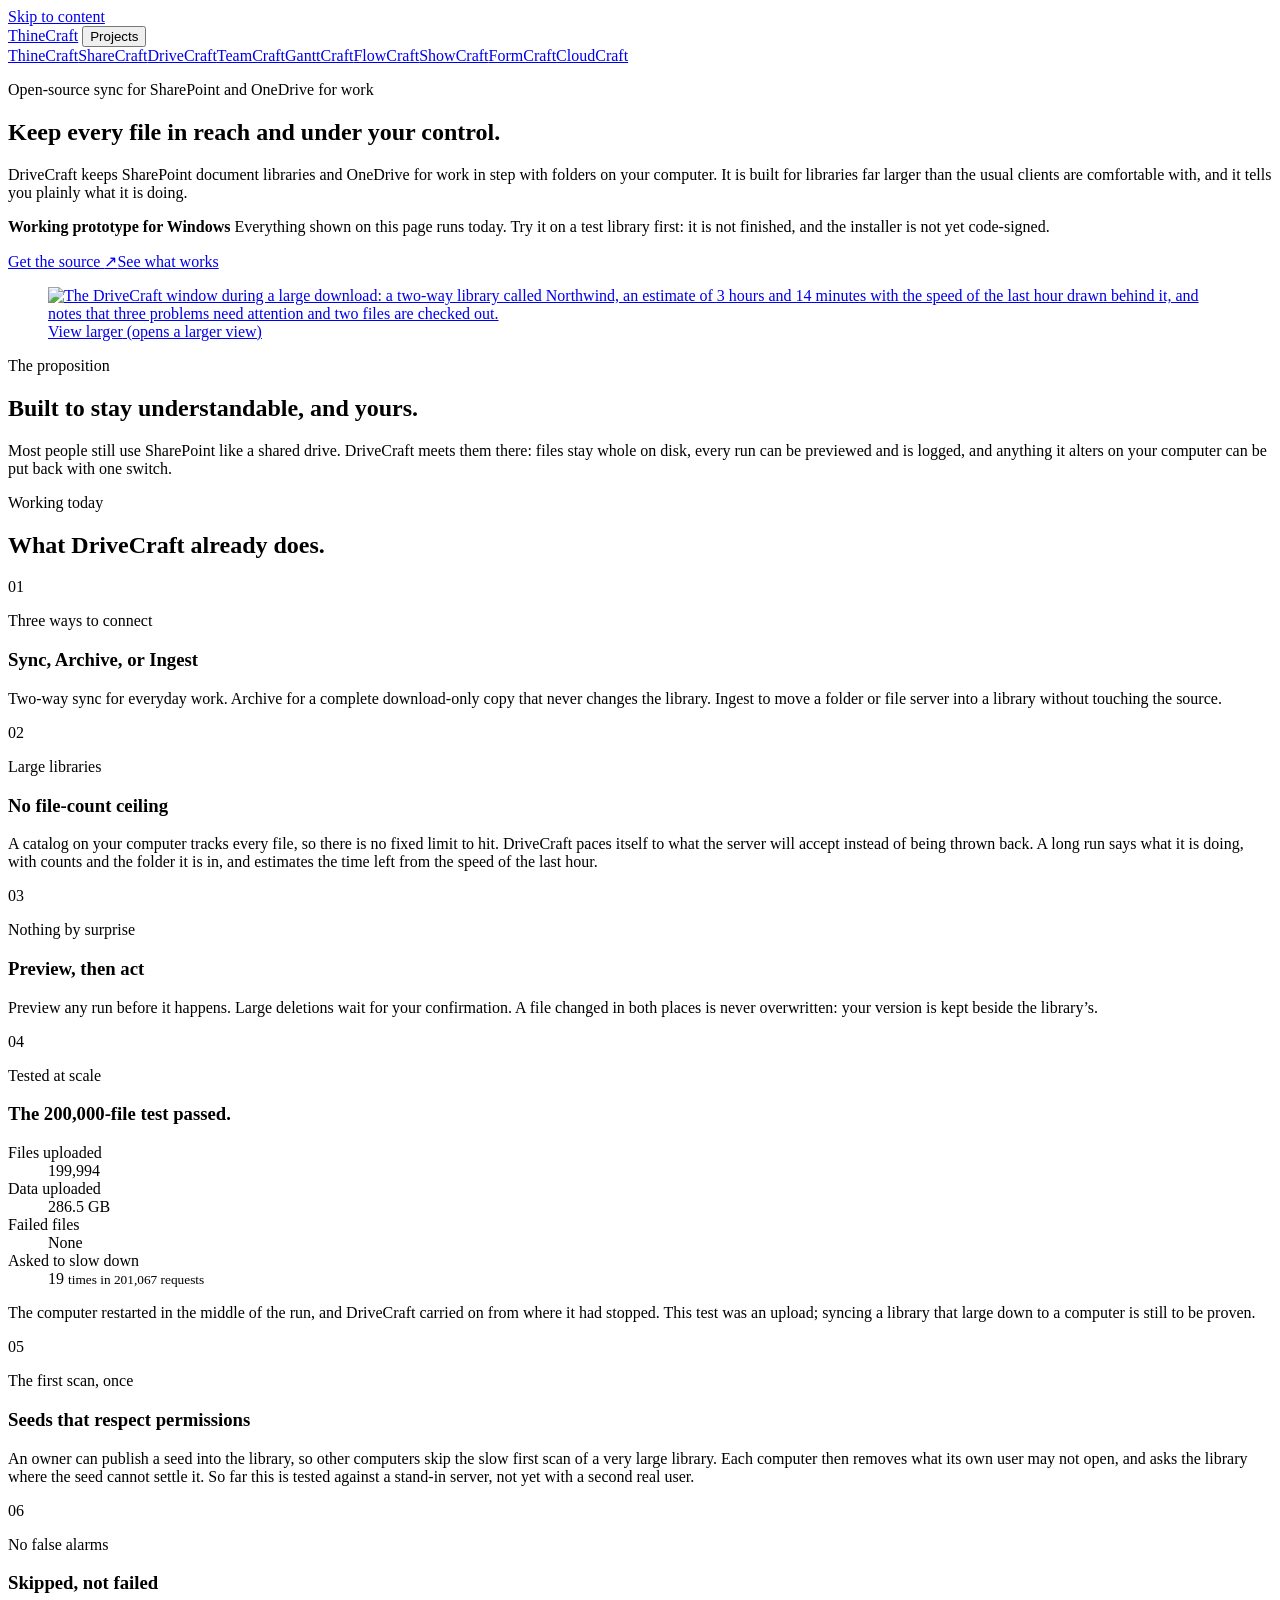
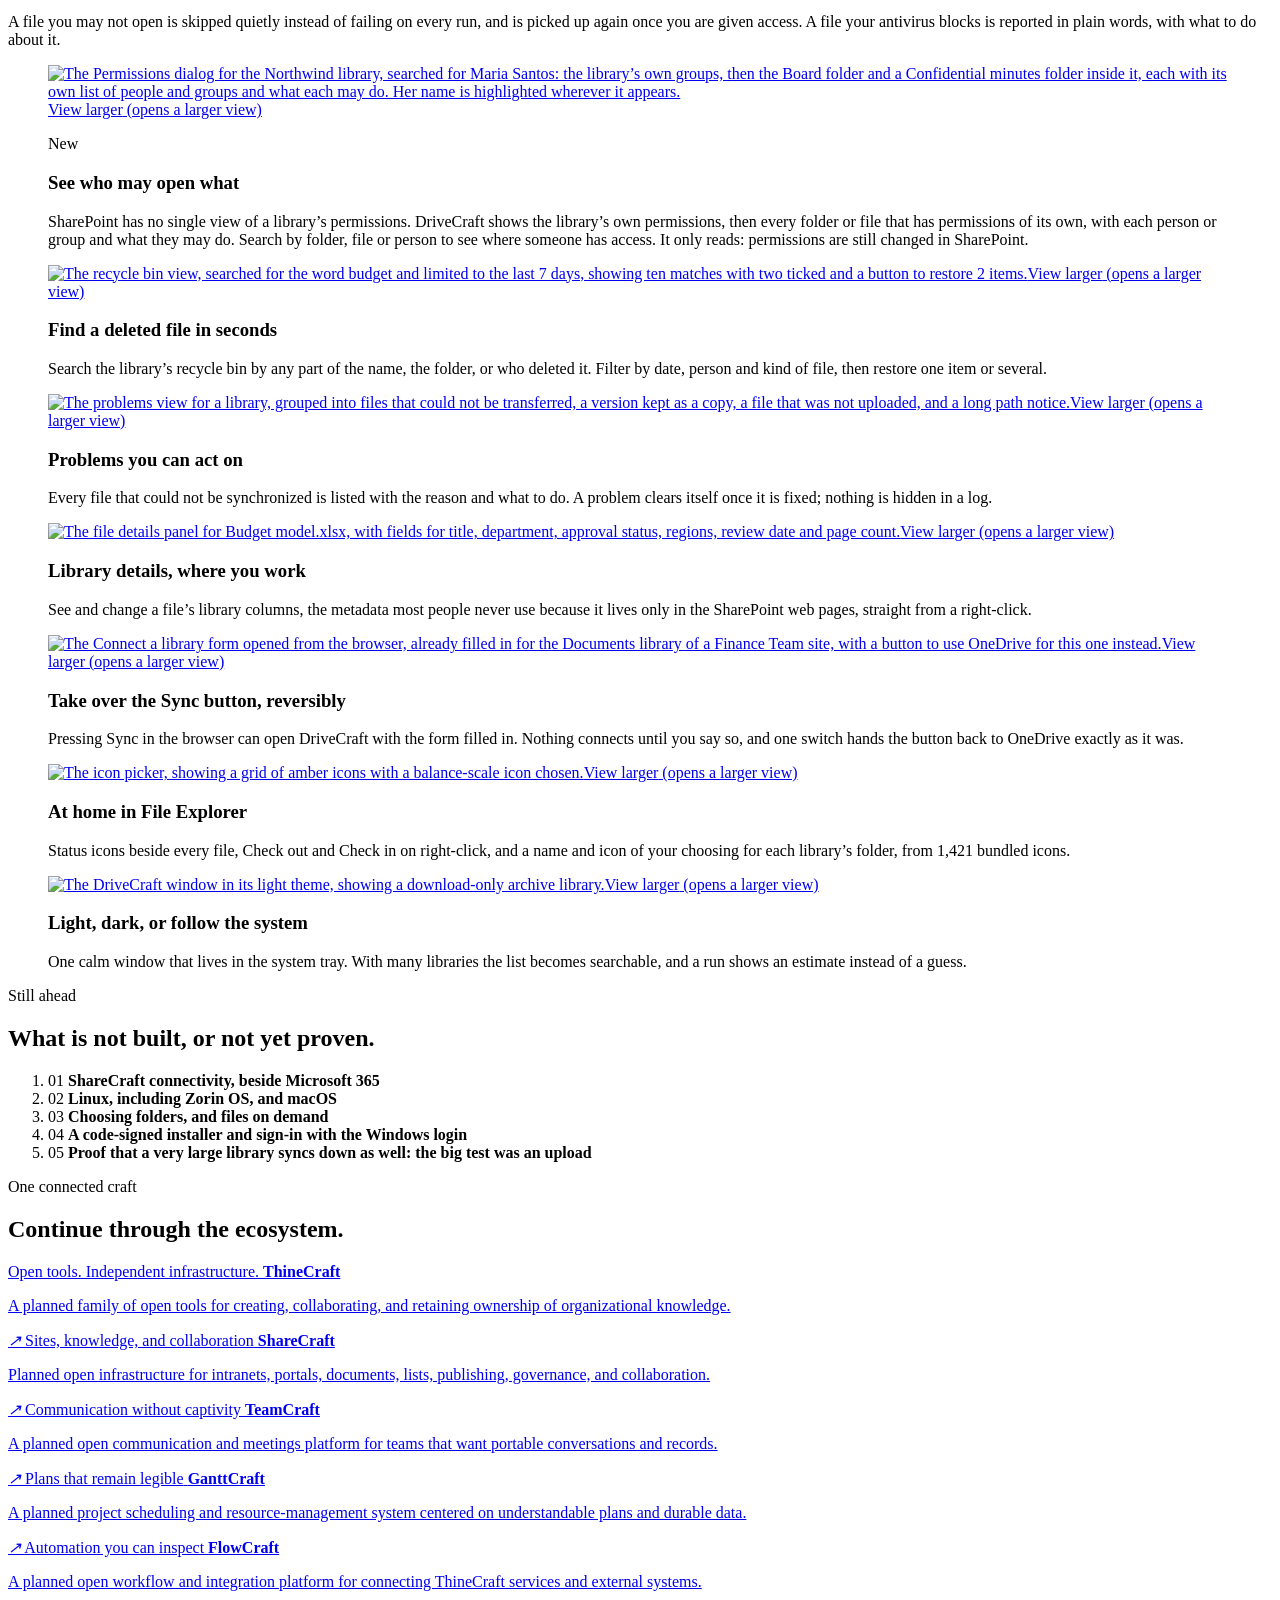
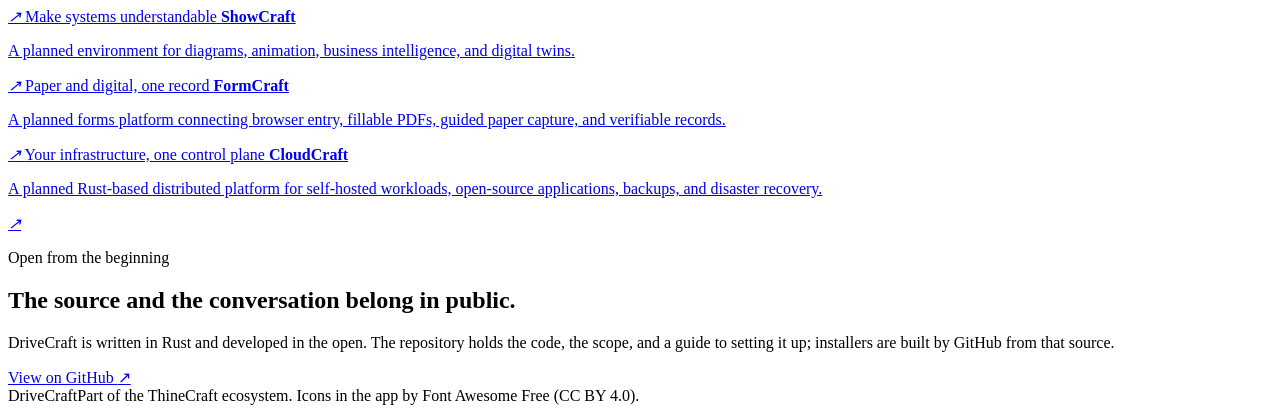
==== docs/index.html @ 74950e46 "Website: current features, the 200,000-file result, and screenshots that open larger - Content broug" ====
<!doctype html>
<html lang="en">
<head>
  <meta charset="utf-8">
  <meta name="viewport" content="width=device-width, initial-scale=1">
  <title>DriveCraft · ThineCraft</title>
  <meta name="description" content="DriveCraft is an open-source sync client for SharePoint and OneDrive for work: two-way sync, download-only archives and one-way uploads, a view of who may open what, and room for very large libraries. A working prototype for Windows.">
  <link rel="canonical" href="https://drive.thinecraft.io/">
  <link rel="stylesheet" href="/styles.css">
  <link rel="icon" href="/favicon.svg" type="image/svg+xml">
  <script src="/site.js" defer></script>
  <script src="/lightbox.js" defer></script>
</head>
<body style="--accent:#79b8ff">
  <a class="skip-link" href="#main">Skip to content</a>
  <header class="site-header">
    <a class="brand" href="https://thinecraft.io">ThineCraft</a>
    <button class="menu-toggle" type="button" aria-expanded="false" aria-controls="project-navigation">Projects</button>
    <nav id="project-navigation" class="project-nav" aria-label="ThineCraft projects" data-open="false"><a href="https://thinecraft.io">ThineCraft</a><a href="https://share.thinecraft.io">ShareCraft</a><a href="https://drive.thinecraft.io" aria-current="page">DriveCraft</a><a href="https://team.thinecraft.io">TeamCraft</a><a href="https://gantt.thinecraft.io">GanttCraft</a><a href="https://flow.thinecraft.io">FlowCraft</a><a href="https://show.thinecraft.io">ShowCraft</a><a href="https://form.thinecraft.io">FormCraft</a><a href="https://cloud.thinecraft.io">CloudCraft</a></nav>
  </header>
  <main id="main">
    <section class="hero hero-with-shot">
      <div class="hero-copy">
        <p class="eyebrow">Open-source sync for SharePoint and OneDrive for work</p>
        <h1>Keep every file in reach and under your control.</h1>
        <p class="lede">DriveCraft keeps SharePoint document libraries and OneDrive for work in step with folders on your computer. It is built for libraries far larger than the usual clients are comfortable with, and it tells you plainly what it is doing.</p>
        <aside class="status" aria-label="Project status">
          <strong>Working prototype for Windows</strong>
          <span>Everything shown on this page runs today. Try it on a test library first: it is not finished, and the installer is not yet code-signed.</span>
        </aside>
        <p class="cta-row"><a class="button" href="https://github.com/ThineCraft/DriveCraft">Get the source <span aria-hidden="true">↗</span></a><a class="button quiet" href="#today">See what works</a></p>
      </div>
      <figure class="hero-shot">
        <a class="zoom" href="/screens/running.png" data-title="A long run, explained as it goes" data-caption="DriveCraft says what it is doing, with counts, and estimates the time left from the speed of the last hour."><img src="/screens/running.png" width="2168" height="1530" alt="The DriveCraft window during a large download: a two-way library called Northwind, an estimate of 3 hours and 14 minutes with the speed of the last hour drawn behind it, and notes that three problems need attention and two files are checked out."><span class="zoom-hint" aria-hidden="true">View larger</span><span class="visually-hidden"> (opens a larger view)</span></a>
      </figure>
    </section>
    <section class="thesis-section section-shell" aria-labelledby="thesis-title">
      <p class="section-kicker">The proposition</p>
      <h2 id="thesis-title">Built to stay understandable, and yours.</h2>
      <p>Most people still use SharePoint like a shared drive. DriveCraft meets them there: files stay whole on disk, every run can be previewed and is logged, and anything it alters on your computer can be put back with one switch.</p>
    </section>
    <section class="capabilities section-shell" id="today" aria-labelledby="capabilities-title">
      <div class="section-heading">
        <p class="section-kicker">Working today</p>
        <h2 id="capabilities-title">What DriveCraft already does.</h2>
      </div>
      <div class="feature-grid"><article class="feature-card">
    <span class="feature-index">01</span>
    <p class="feature-label">Three ways to connect</p>
    <h3>Sync, Archive, or Ingest</h3>
    <p>Two-way sync for everyday work. Archive for a complete download-only copy that never changes the library. Ingest to move a folder or file server into a library without touching the source.</p>
  </article><article class="feature-card">
    <span class="feature-index">02</span>
    <p class="feature-label">Large libraries</p>
    <h3>No file-count ceiling</h3>
    <p>A catalog on your computer tracks every file, so there is no fixed limit to hit. DriveCraft paces itself to what the server will accept instead of being thrown back. A long run says what it is doing, with counts and the folder it is in, and estimates the time left from the speed of the last hour.</p>
  </article><article class="feature-card">
    <span class="feature-index">03</span>
    <p class="feature-label">Nothing by surprise</p>
    <h3>Preview, then act</h3>
    <p>Preview any run before it happens. Large deletions wait for your confirmation. A file changed in both places is never overwritten: your version is kept beside the library’s.</p>
  </article><article class="feature-card proof" aria-labelledby="proof-title">
    <span class="feature-index">04</span>
    <p class="feature-label">Tested at scale</p>
    <h3 id="proof-title">The 200,000-file test passed.</h3>
    <dl class="proof-figures">
      <div><dt>Files uploaded</dt><dd>199,994</dd></div>
      <div><dt>Data uploaded</dt><dd>286.5 GB</dd></div>
      <div><dt>Failed files</dt><dd>None</dd></div>
      <div><dt>Asked to slow down</dt><dd>19 <small>times in 201,067 requests</small></dd></div>
    </dl>
    <p>The computer restarted in the middle of the run, and DriveCraft carried on from where it had stopped. This test was an upload; syncing a library that large down to a computer is still to be proven.</p>
  </article><article class="feature-card">
    <span class="feature-index">05</span>
    <p class="feature-label">The first scan, once</p>
    <h3>Seeds that respect permissions</h3>
    <p>An owner can publish a seed into the library, so other computers skip the slow first scan of a very large library. Each computer then removes what its own user may not open, and asks the library where the seed cannot settle it. So far this is tested against a stand-in server, not yet with a second real user.</p>
  </article><article class="feature-card">
    <span class="feature-index">06</span>
    <p class="feature-label">No false alarms</p>
    <h3>Skipped, not failed</h3>
    <p>A file you may not open is skipped quietly instead of failing on every run, and is picked up again once you are given access. A file your antivirus blocks is reported in plain words, with what to do about it.</p>
  </article></div>

      <div class="shots">
      <figure class="shot lead">
        <a class="zoom" href="/screens/permissions.png"><img src="/screens/permissions.png" width="2168" height="1530" alt="The Permissions dialog for the Northwind library, searched for Maria Santos: the library’s own groups, then the Board folder and a Confidential minutes folder inside it, each with its own list of people and groups and what each may do. Her name is highlighted wherever it appears." loading="lazy"><span class="zoom-hint" aria-hidden="true">View larger</span><span class="visually-hidden"> (opens a larger view)</span></a>
        <figcaption><p class="shot-new">New</p><h3>See who may open what</h3><p>SharePoint has no single view of a library’s permissions. DriveCraft shows the library’s own permissions, then every folder or file that has permissions of its own, with each person or group and what they may do. Search by folder, file or person to see where someone has access. It only reads: permissions are still changed in SharePoint.</p></figcaption>
      </figure>
      <figure class="shot">
        <a class="zoom" href="/screens/recycle-bin.png"><img src="/screens/recycle-bin.png" width="2168" height="1530" alt="The recycle bin view, searched for the word budget and limited to the last 7 days, showing ten matches with two ticked and a button to restore 2 items." loading="lazy"><span class="zoom-hint" aria-hidden="true">View larger</span><span class="visually-hidden"> (opens a larger view)</span></a>
        <figcaption><h3>Find a deleted file in seconds</h3><p>Search the library’s recycle bin by any part of the name, the folder, or who deleted it. Filter by date, person and kind of file, then restore one item or several.</p></figcaption>
      </figure>
      <figure class="shot">
        <a class="zoom" href="/screens/problems.png"><img src="/screens/problems.png" width="2168" height="1530" alt="The problems view for a library, grouped into files that could not be transferred, a version kept as a copy, a file that was not uploaded, and a long path notice." loading="lazy"><span class="zoom-hint" aria-hidden="true">View larger</span><span class="visually-hidden"> (opens a larger view)</span></a>
        <figcaption><h3>Problems you can act on</h3><p>Every file that could not be synchronized is listed with the reason and what to do. A problem clears itself once it is fixed; nothing is hidden in a log.</p></figcaption>
      </figure>
      <figure class="shot">
        <a class="zoom" href="/screens/details.png"><img src="/screens/details.png" width="2168" height="1530" alt="The file details panel for Budget model.xlsx, with fields for title, department, approval status, regions, review date and page count." loading="lazy"><span class="zoom-hint" aria-hidden="true">View larger</span><span class="visually-hidden"> (opens a larger view)</span></a>
        <figcaption><h3>Library details, where you work</h3><p>See and change a file’s library columns, the metadata most people never use because it lives only in the SharePoint web pages, straight from a right-click.</p></figcaption>
      </figure>
      <figure class="shot">
        <a class="zoom" href="/screens/sync-button.png"><img src="/screens/sync-button.png" width="2168" height="1530" alt="The Connect a library form opened from the browser, already filled in for the Documents library of a Finance Team site, with a button to use OneDrive for this one instead." loading="lazy"><span class="zoom-hint" aria-hidden="true">View larger</span><span class="visually-hidden"> (opens a larger view)</span></a>
        <figcaption><h3>Take over the Sync button, reversibly</h3><p>Pressing Sync in the browser can open DriveCraft with the form filled in. Nothing connects until you say so, and one switch hands the button back to OneDrive exactly as it was.</p></figcaption>
      </figure>
      <figure class="shot">
        <a class="zoom" href="/screens/icons.png"><img src="/screens/icons.png" width="2168" height="1530" alt="The icon picker, showing a grid of amber icons with a balance-scale icon chosen." loading="lazy"><span class="zoom-hint" aria-hidden="true">View larger</span><span class="visually-hidden"> (opens a larger view)</span></a>
        <figcaption><h3>At home in File Explorer</h3><p>Status icons beside every file, Check out and Check in on right-click, and a name and icon of your choosing for each library’s folder, from 1,421 bundled icons.</p></figcaption>
      </figure>
      <figure class="shot">
        <a class="zoom" href="/screens/library-light.png"><img src="/screens/library-light.png" width="2168" height="1530" alt="The DriveCraft window in its light theme, showing a download-only archive library." loading="lazy"><span class="zoom-hint" aria-hidden="true">View larger</span><span class="visually-hidden"> (opens a larger view)</span></a>
        <figcaption><h3>Light, dark, or follow the system</h3><p>One calm window that lives in the system tray. With many libraries the list becomes searchable, and a run shows an estimate instead of a guess.</p></figcaption>
      </figure>
      </div>
    </section>
    <section class="sequence-section section-shell" aria-labelledby="sequence-title">
      <div>
        <p class="section-kicker">Still ahead</p>
        <h2 id="sequence-title">What is not built, or not yet proven.</h2>
      </div>
      <ol><li>
    <span>01</span>
    <strong>ShareCraft connectivity, beside Microsoft 365</strong>
  </li><li>
    <span>02</span>
    <strong>Linux, including Zorin OS, and macOS</strong>
  </li><li>
    <span>03</span>
    <strong>Choosing folders, and files on demand</strong>
  </li><li>
    <span>04</span>
    <strong>A code-signed installer and sign-in with the Windows login</strong>
  </li><li>
    <span>05</span>
    <strong>Proof that a very large library syncs down as well: the big test was an upload</strong>
  </li></ol>
    </section>
    <section class="ecosystem section-shell" aria-labelledby="ecosystem-title">
      <div class="section-heading">
        <p class="section-kicker">One connected craft</p>
        <h2 id="ecosystem-title">Continue through the ecosystem.</h2>
      </div>
      <div class="project-grid"><a class="project-card" href="https://thinecraft.io" style="--card-accent:#d9ff6b">
    <span>Open tools. Independent infrastructure.</span>
    <strong>ThineCraft</strong>
    <p>A planned family of open tools for creating, collaborating, and retaining ownership of organizational knowledge.</p>
    <i aria-hidden="true">↗</i>
  </a><a class="project-card" href="https://share.thinecraft.io" style="--card-accent:#69e6c5">
    <span>Sites, knowledge, and collaboration</span>
    <strong>ShareCraft</strong>
    <p>Planned open infrastructure for intranets, portals, documents, lists, publishing, governance, and collaboration.</p>
    <i aria-hidden="true">↗</i>
  </a><a class="project-card" href="https://team.thinecraft.io" style="--card-accent:#b58cff">
    <span>Communication without captivity</span>
    <strong>TeamCraft</strong>
    <p>A planned open communication and meetings platform for teams that want portable conversations and records.</p>
    <i aria-hidden="true">↗</i>
  </a><a class="project-card" href="https://gantt.thinecraft.io" style="--card-accent:#ffb86b">
    <span>Plans that remain legible</span>
    <strong>GanttCraft</strong>
    <p>A planned project scheduling and resource-management system centered on understandable plans and durable data.</p>
    <i aria-hidden="true">↗</i>
  </a><a class="project-card" href="https://flow.thinecraft.io" style="--card-accent:#ff7f96">
    <span>Automation you can inspect</span>
    <strong>FlowCraft</strong>
    <p>A planned open workflow and integration platform for connecting ThineCraft services and external systems.</p>
    <i aria-hidden="true">↗</i>
  </a><a class="project-card" href="https://show.thinecraft.io" style="--card-accent:#64d8ff">
    <span>Make systems understandable</span>
    <strong>ShowCraft</strong>
    <p>A planned environment for diagrams, animation, business intelligence, and digital twins.</p>
    <i aria-hidden="true">↗</i>
  </a><a class="project-card" href="https://form.thinecraft.io" style="--card-accent:#ffd75f">
    <span>Paper and digital, one record</span>
    <strong>FormCraft</strong>
    <p>A planned forms platform connecting browser entry, fillable PDFs, guided paper capture, and verifiable records.</p>
    <i aria-hidden="true">↗</i>
  </a><a class="project-card" href="https://cloud.thinecraft.io" style="--card-accent:#65d7ff">
    <span>Your infrastructure, one control plane</span>
    <strong>CloudCraft</strong>
    <p>A planned Rust-based distributed platform for self-hosted workloads, open-source applications, backups, and disaster recovery.</p>
    <i aria-hidden="true">↗</i>
  </a></div>
    </section>
    <section class="source-cta section-shell">
      <p class="section-kicker">Open from the beginning</p>
      <h2>The source and the conversation belong in public.</h2>
      <p>DriveCraft is written in Rust and developed in the open. The repository holds the code, the scope, and a guide to setting it up; installers are built by GitHub from that source.</p>
      <a href="https://github.com/ThineCraft/DriveCraft">View on GitHub <span aria-hidden="true">↗</span></a>
    </section>
  </main>
  <footer><span>DriveCraft</span><span>Part of the ThineCraft ecosystem. Icons in the app by Font Awesome Free (CC BY 4.0).</span></footer>
</body>
</html>
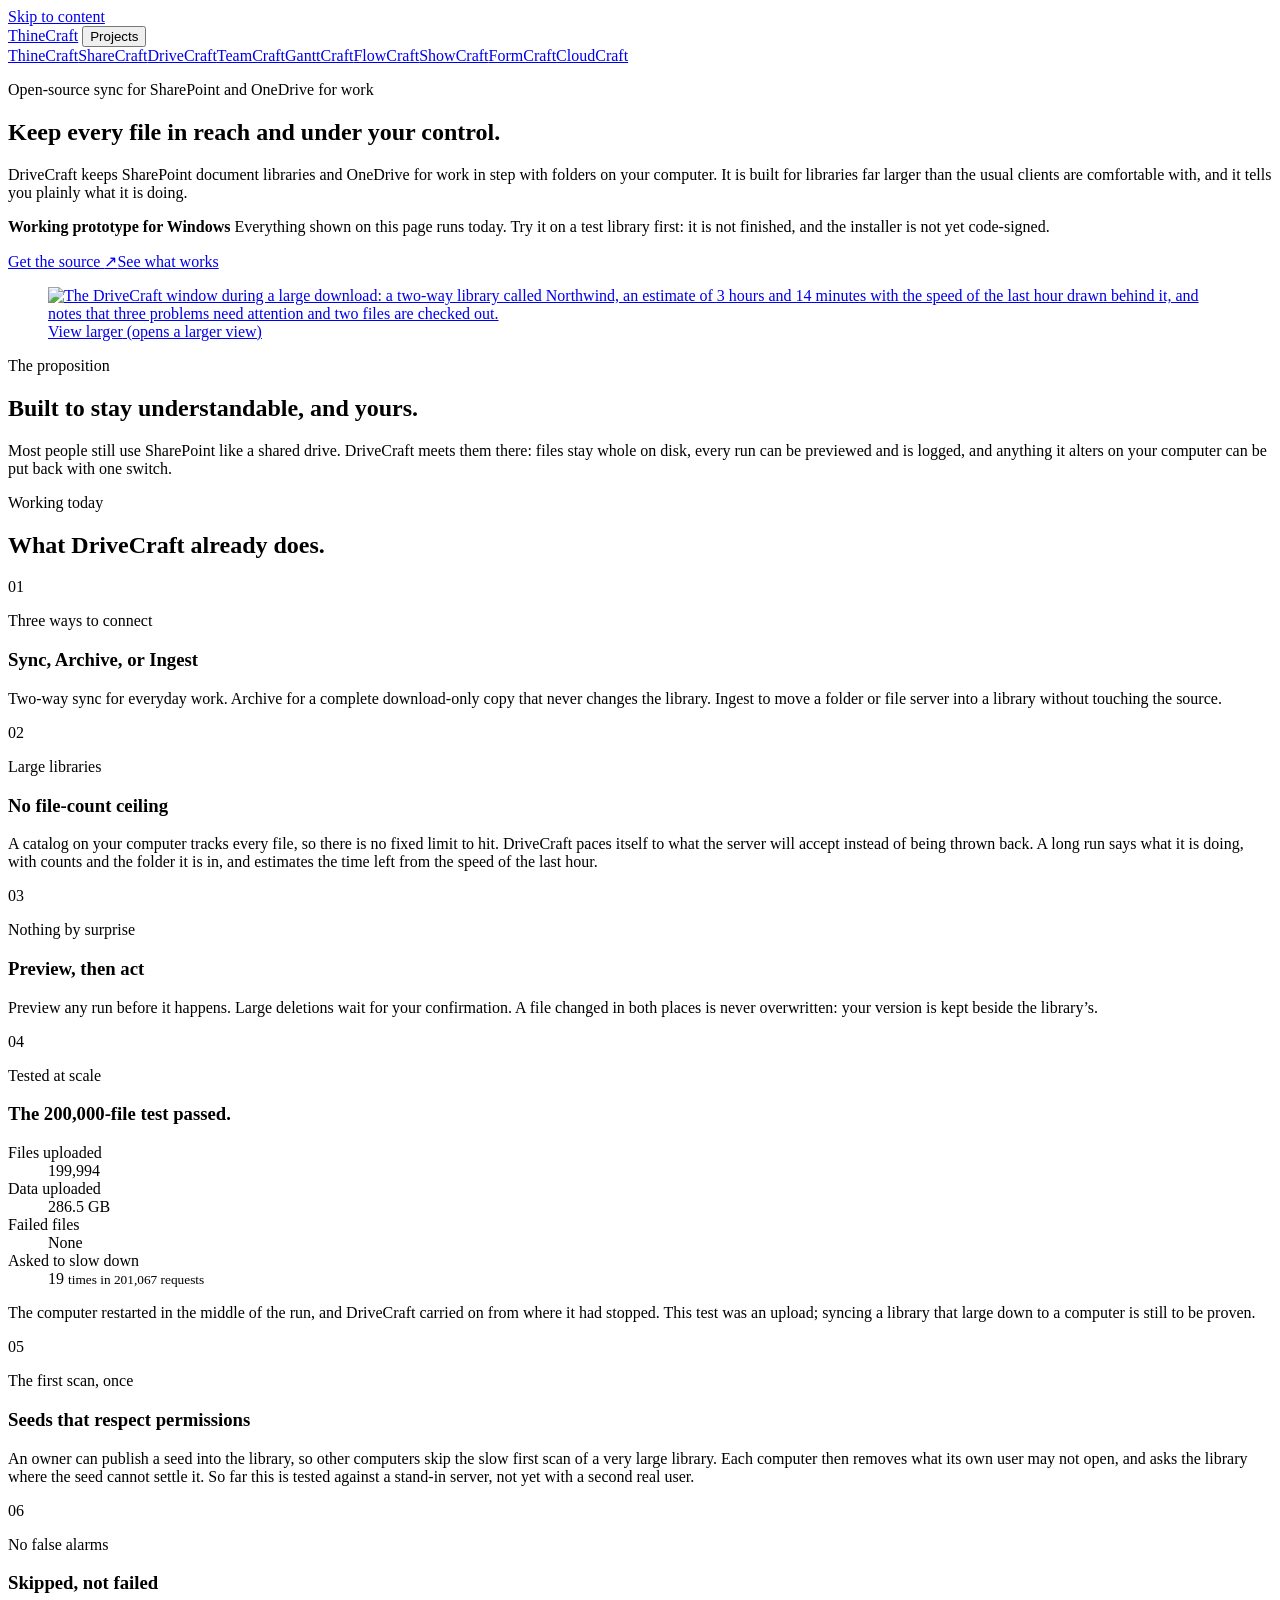
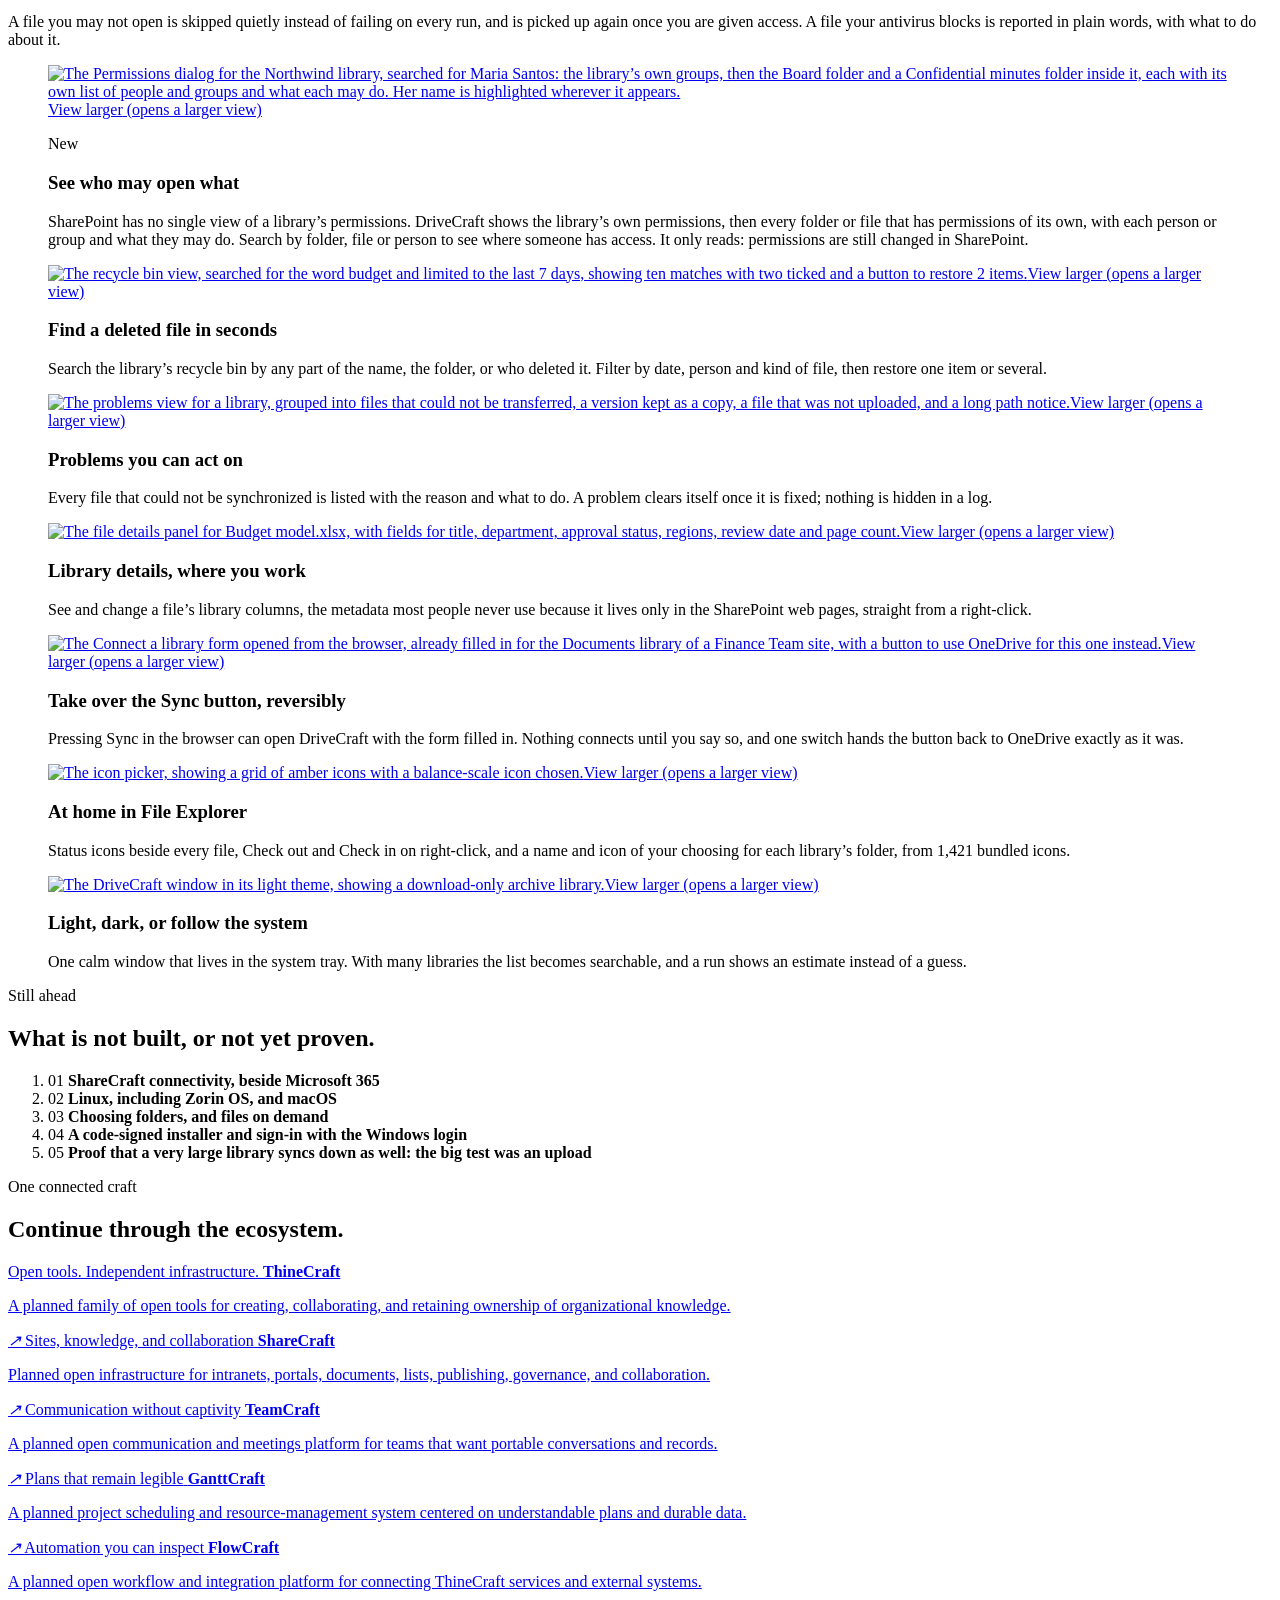
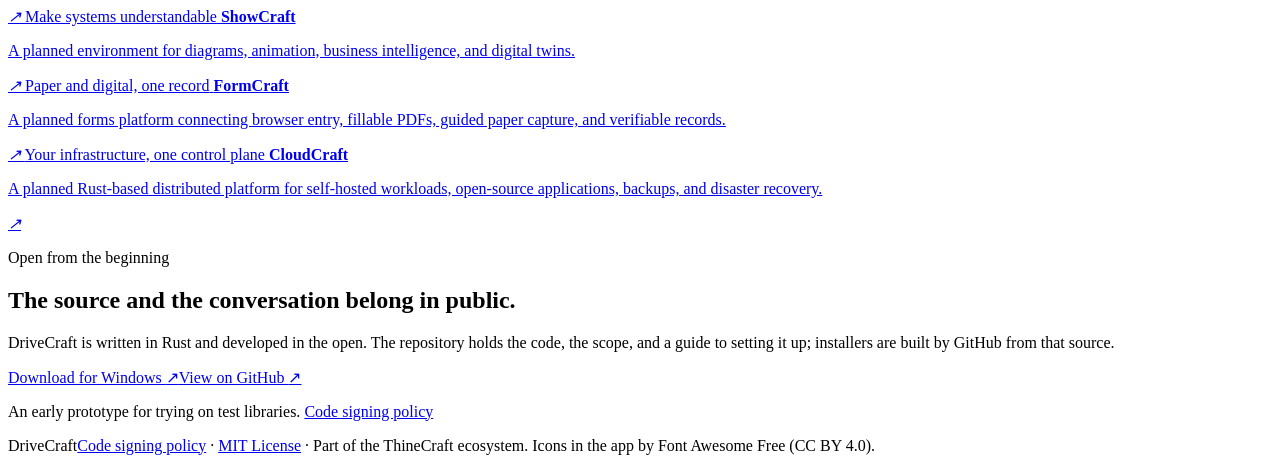
==== commit 6f68eb00: "Website: code signing policy, download link, and no scroll bars in the larger view The larger view o" ====
--- a/docs/index.html
+++ b/docs/index.html
@@ -6,10 +6,10 @@
   <title>DriveCraft · ThineCraft</title>
   <meta name="description" content="DriveCraft is an open-source sync client for SharePoint and OneDrive for work: two-way sync, download-only archives and one-way uploads, a view of who may open what, and room for very large libraries. A working prototype for Windows.">
   <link rel="canonical" href="https://drive.thinecraft.io/">
-  <link rel="stylesheet" href="/styles.css">
+  <link rel="stylesheet" href="/styles.css?v=2026-11-12">
   <link rel="icon" href="/favicon.svg" type="image/svg+xml">
   <script src="/site.js" defer></script>
-  <script src="/lightbox.js" defer></script>
+  <script src="/lightbox.js?v=2026-11-12" defer></script>
 </head>
 <body style="--accent:#79b8ff">
   <a class="skip-link" href="#main">Skip to content</a>
@@ -186,9 +186,10 @@
       <p class="section-kicker">Open from the beginning</p>
       <h2>The source and the conversation belong in public.</h2>
       <p>DriveCraft is written in Rust and developed in the open. The repository holds the code, the scope, and a guide to setting it up; installers are built by GitHub from that source.</p>
-      <a href="https://github.com/ThineCraft/DriveCraft">View on GitHub <span aria-hidden="true">↗</span></a>
+      <div class="cta-links"><a href="https://github.com/ThineCraft/DriveCraft/releases">Download for Windows <span aria-hidden="true">↗</span></a><a href="https://github.com/ThineCraft/DriveCraft">View on GitHub <span aria-hidden="true">↗</span></a></div>
+      <p class="cta-note">An early prototype for trying on test libraries. <a href="/code-signing.html">Code signing policy</a></p>
     </section>
   </main>
-  <footer><span>DriveCraft</span><span>Part of the ThineCraft ecosystem. Icons in the app by Font Awesome Free (CC BY 4.0).</span></footer>
+  <footer><span>DriveCraft</span><span><a href="/code-signing.html">Code signing policy</a> · <a href="https://github.com/ThineCraft/DriveCraft/blob/main/LICENSE">MIT License</a> · Part of the ThineCraft ecosystem. Icons in the app by Font Awesome Free (CC BY 4.0).</span></footer>
 </body>
 </html>
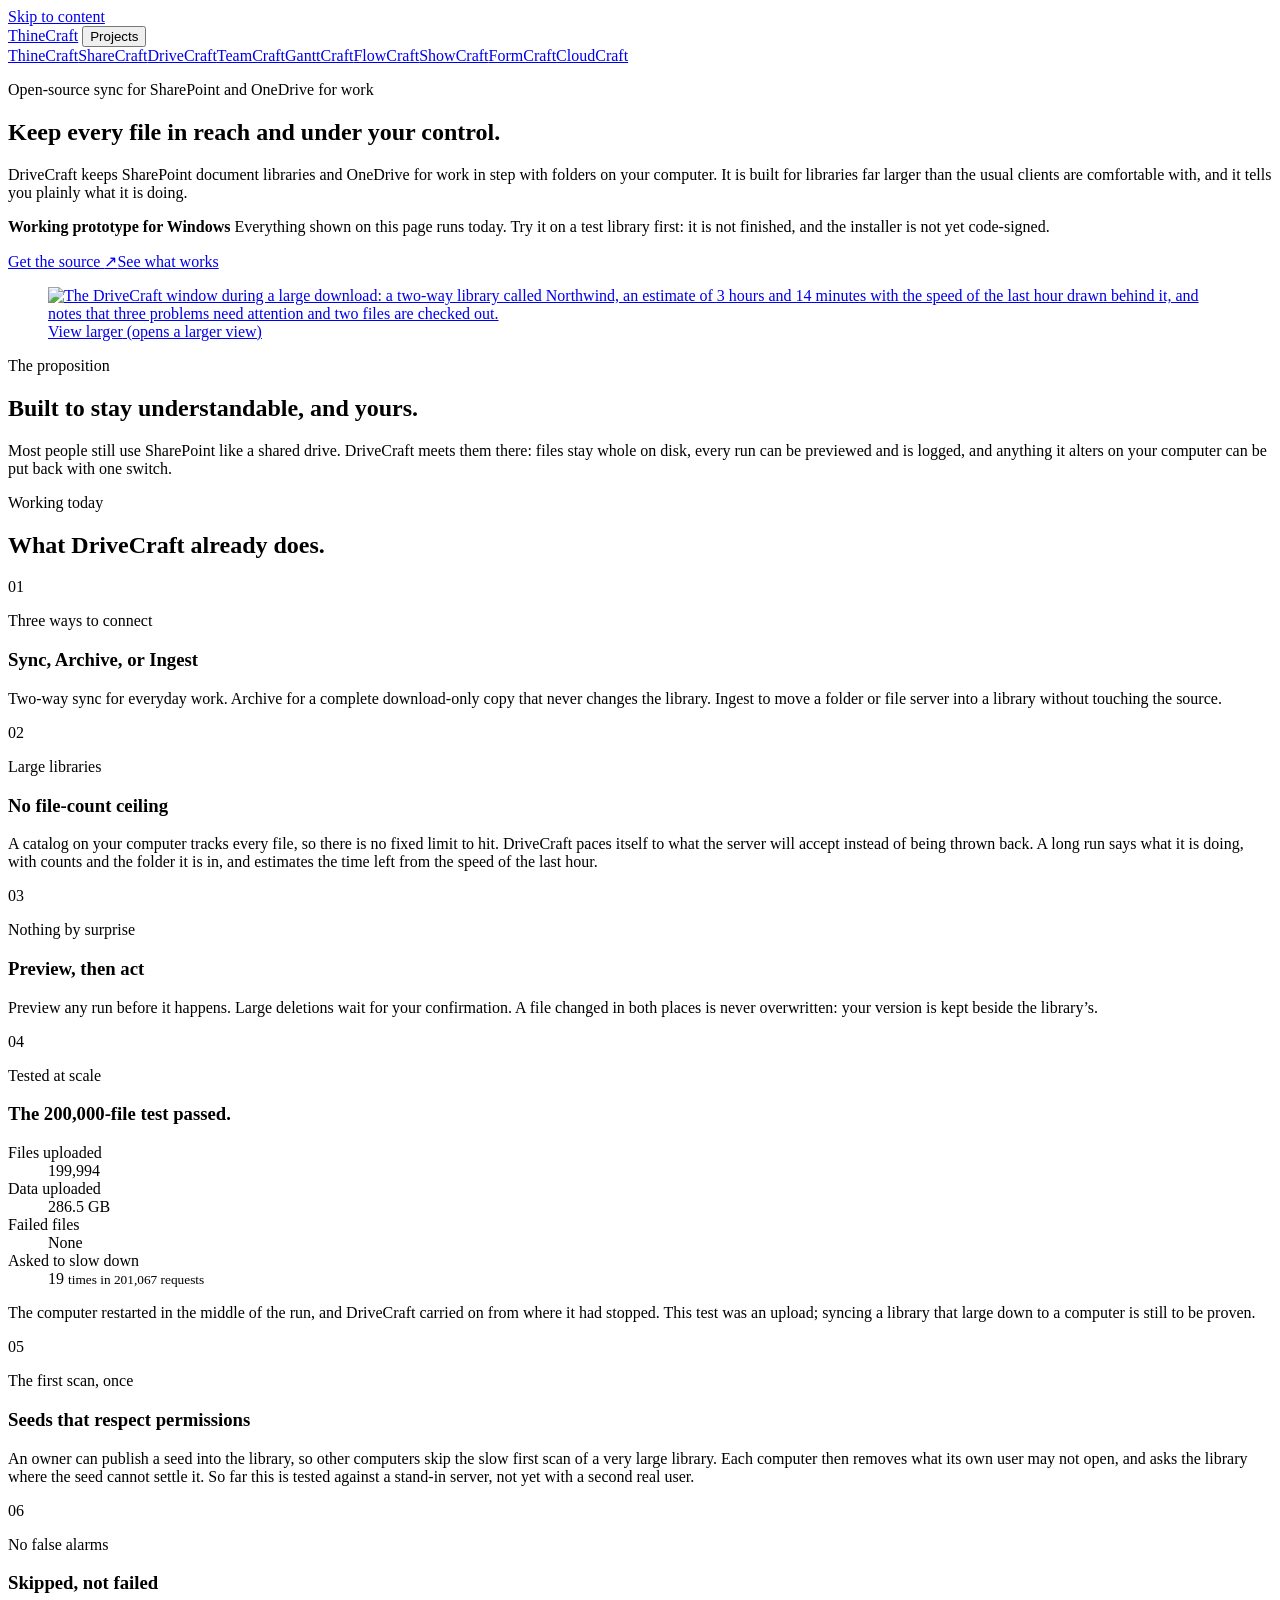
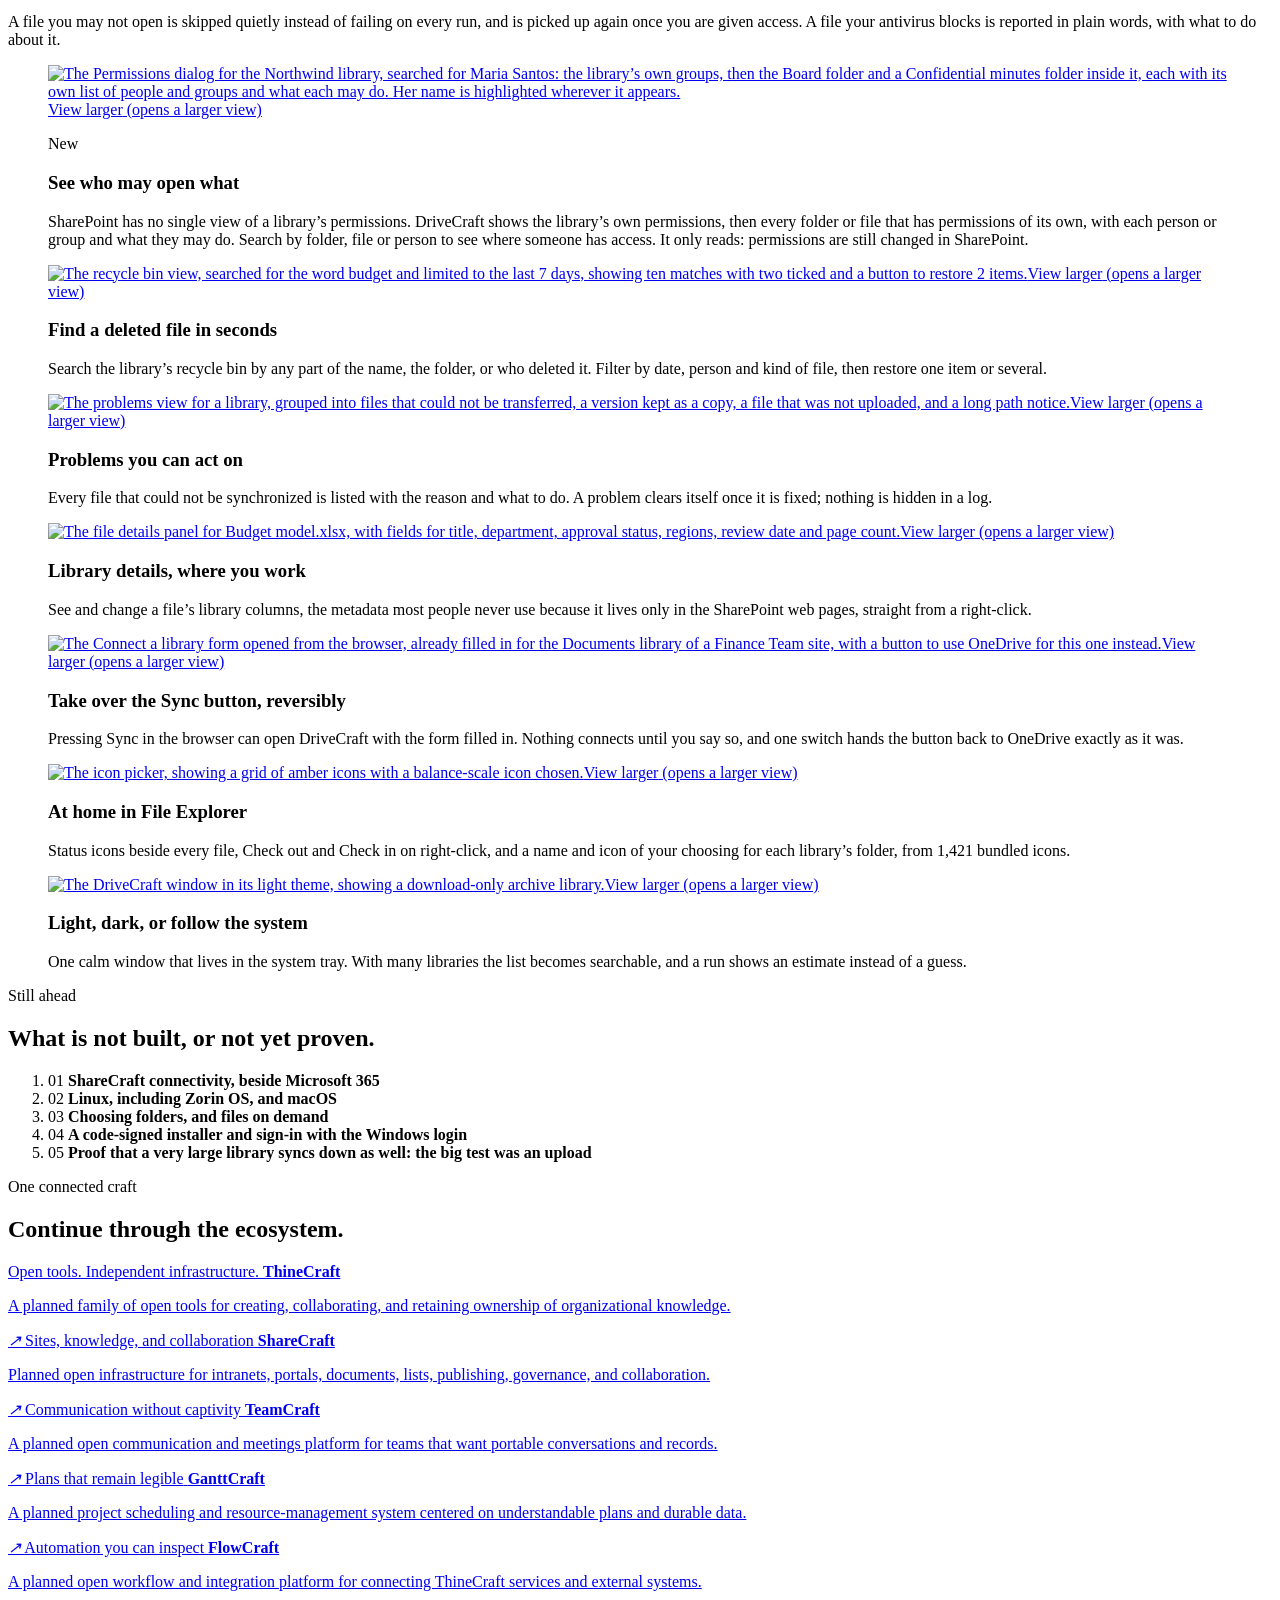
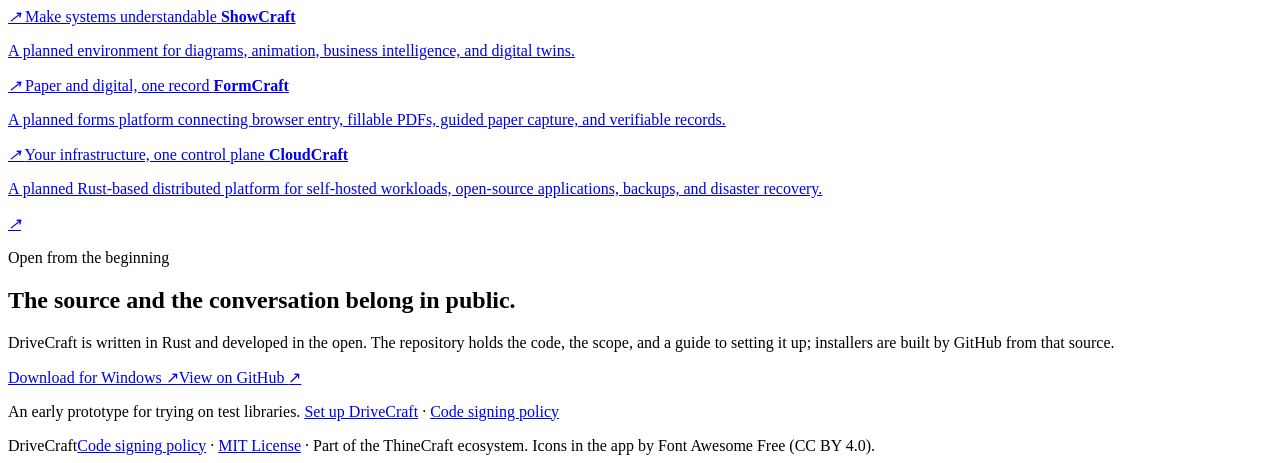
==== commit c8dd7574: "Set-up guide on the website, linked from the setup screen A new page, drive.thinecraft.io/setup.html" ====
--- a/docs/index.html
+++ b/docs/index.html
@@ -6,7 +6,7 @@
   <title>DriveCraft · ThineCraft</title>
   <meta name="description" content="DriveCraft is an open-source sync client for SharePoint and OneDrive for work: two-way sync, download-only archives and one-way uploads, a view of who may open what, and room for very large libraries. A working prototype for Windows.">
   <link rel="canonical" href="https://drive.thinecraft.io/">
-  <link rel="stylesheet" href="/styles.css?v=2026-11-12">
+  <link rel="stylesheet" href="/styles.css?v=2026-11-12b">
   <link rel="icon" href="/favicon.svg" type="image/svg+xml">
   <script src="/site.js" defer></script>
   <script src="/lightbox.js?v=2026-11-12" defer></script>
@@ -186,8 +186,8 @@
       <p class="section-kicker">Open from the beginning</p>
       <h2>The source and the conversation belong in public.</h2>
       <p>DriveCraft is written in Rust and developed in the open. The repository holds the code, the scope, and a guide to setting it up; installers are built by GitHub from that source.</p>
-      <div class="cta-links"><a href="https://github.com/ThineCraft/DriveCraft/releases">Download for Windows <span aria-hidden="true">↗</span></a><a href="https://github.com/ThineCraft/DriveCraft">View on GitHub <span aria-hidden="true">↗</span></a></div>
-      <p class="cta-note">An early prototype for trying on test libraries. <a href="/code-signing.html">Code signing policy</a></p>
+      <div class="cta-links"><a href="https://github.com/ThineCraft/DriveCraft/releases/latest">Download for Windows <span aria-hidden="true">↗</span></a><a href="https://github.com/ThineCraft/DriveCraft">View on GitHub <span aria-hidden="true">↗</span></a></div>
+      <p class="cta-note">An early prototype for trying on test libraries. <a href="/setup.html">Set up DriveCraft</a> · <a href="/code-signing.html">Code signing policy</a></p>
     </section>
   </main>
   <footer><span>DriveCraft</span><span><a href="/code-signing.html">Code signing policy</a> · <a href="https://github.com/ThineCraft/DriveCraft/blob/main/LICENSE">MIT License</a> · Part of the ThineCraft ecosystem. Icons in the app by Font Awesome Free (CC BY 4.0).</span></footer>
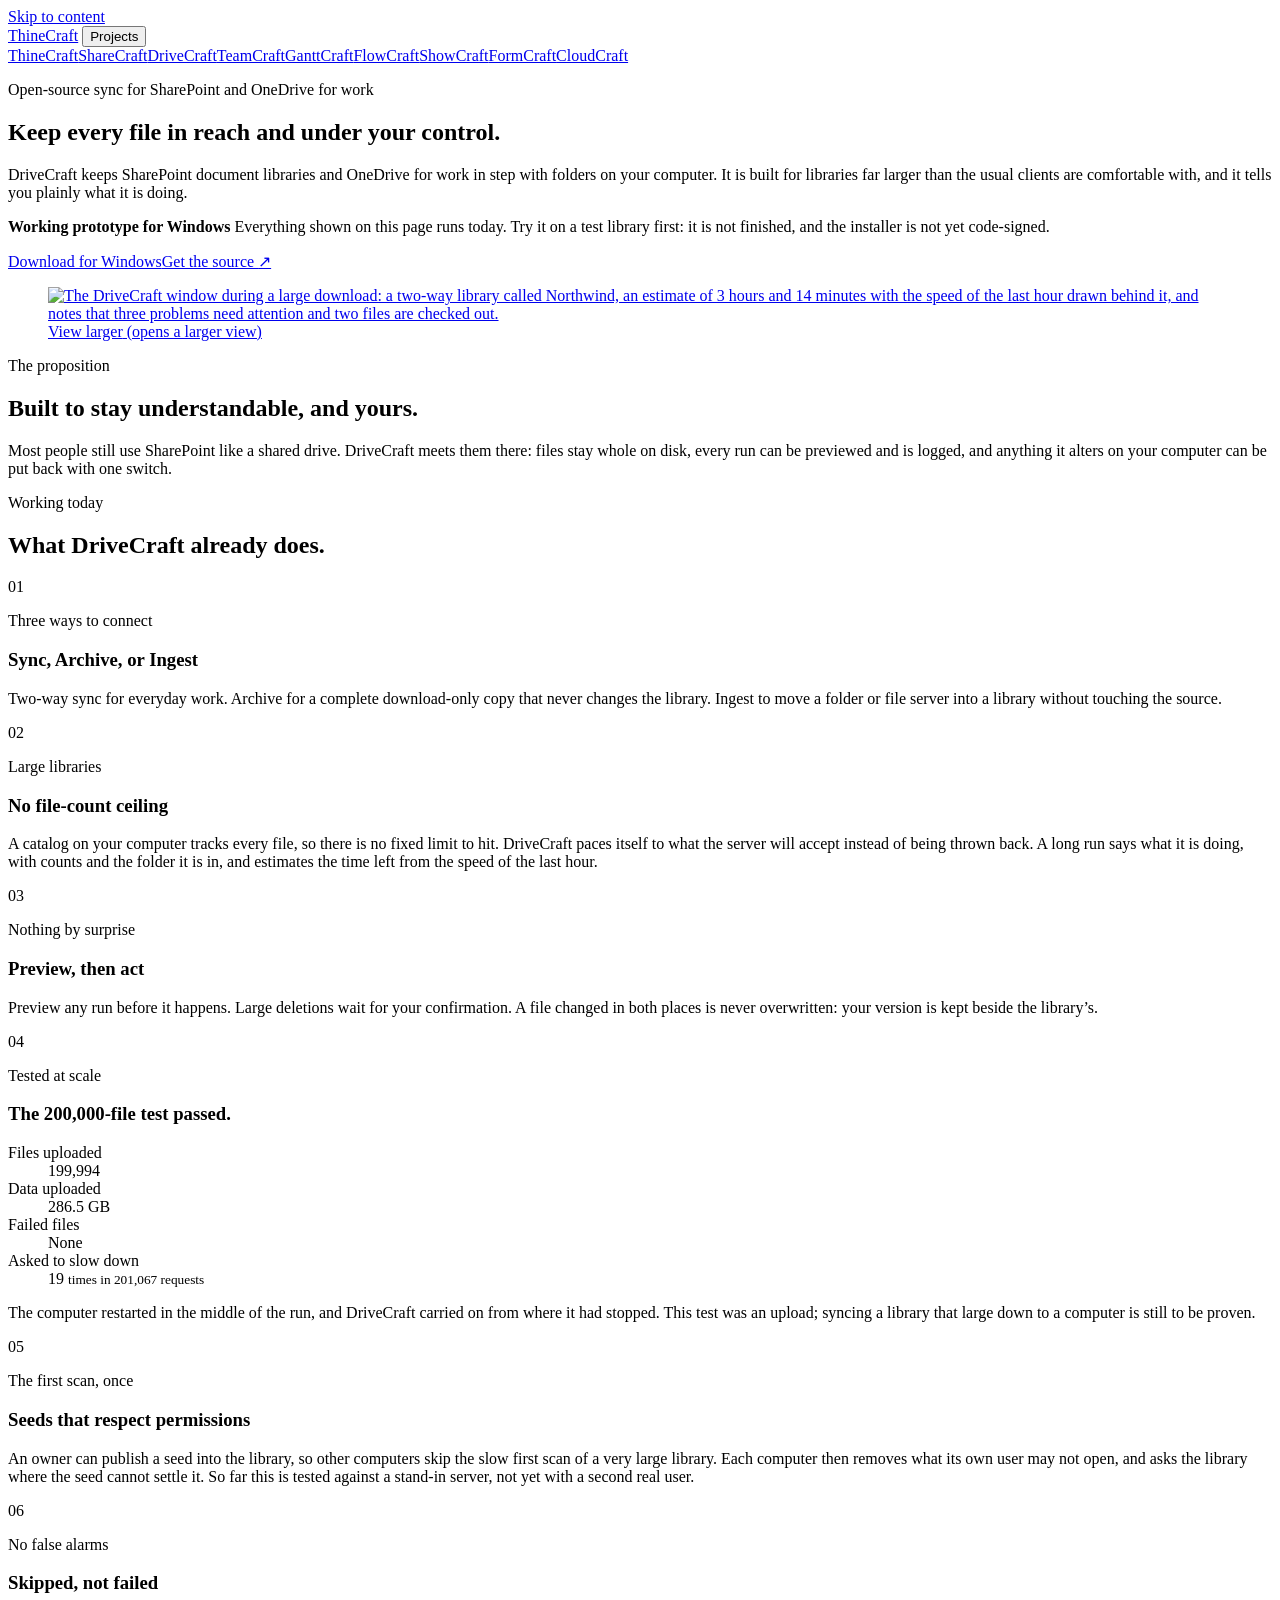
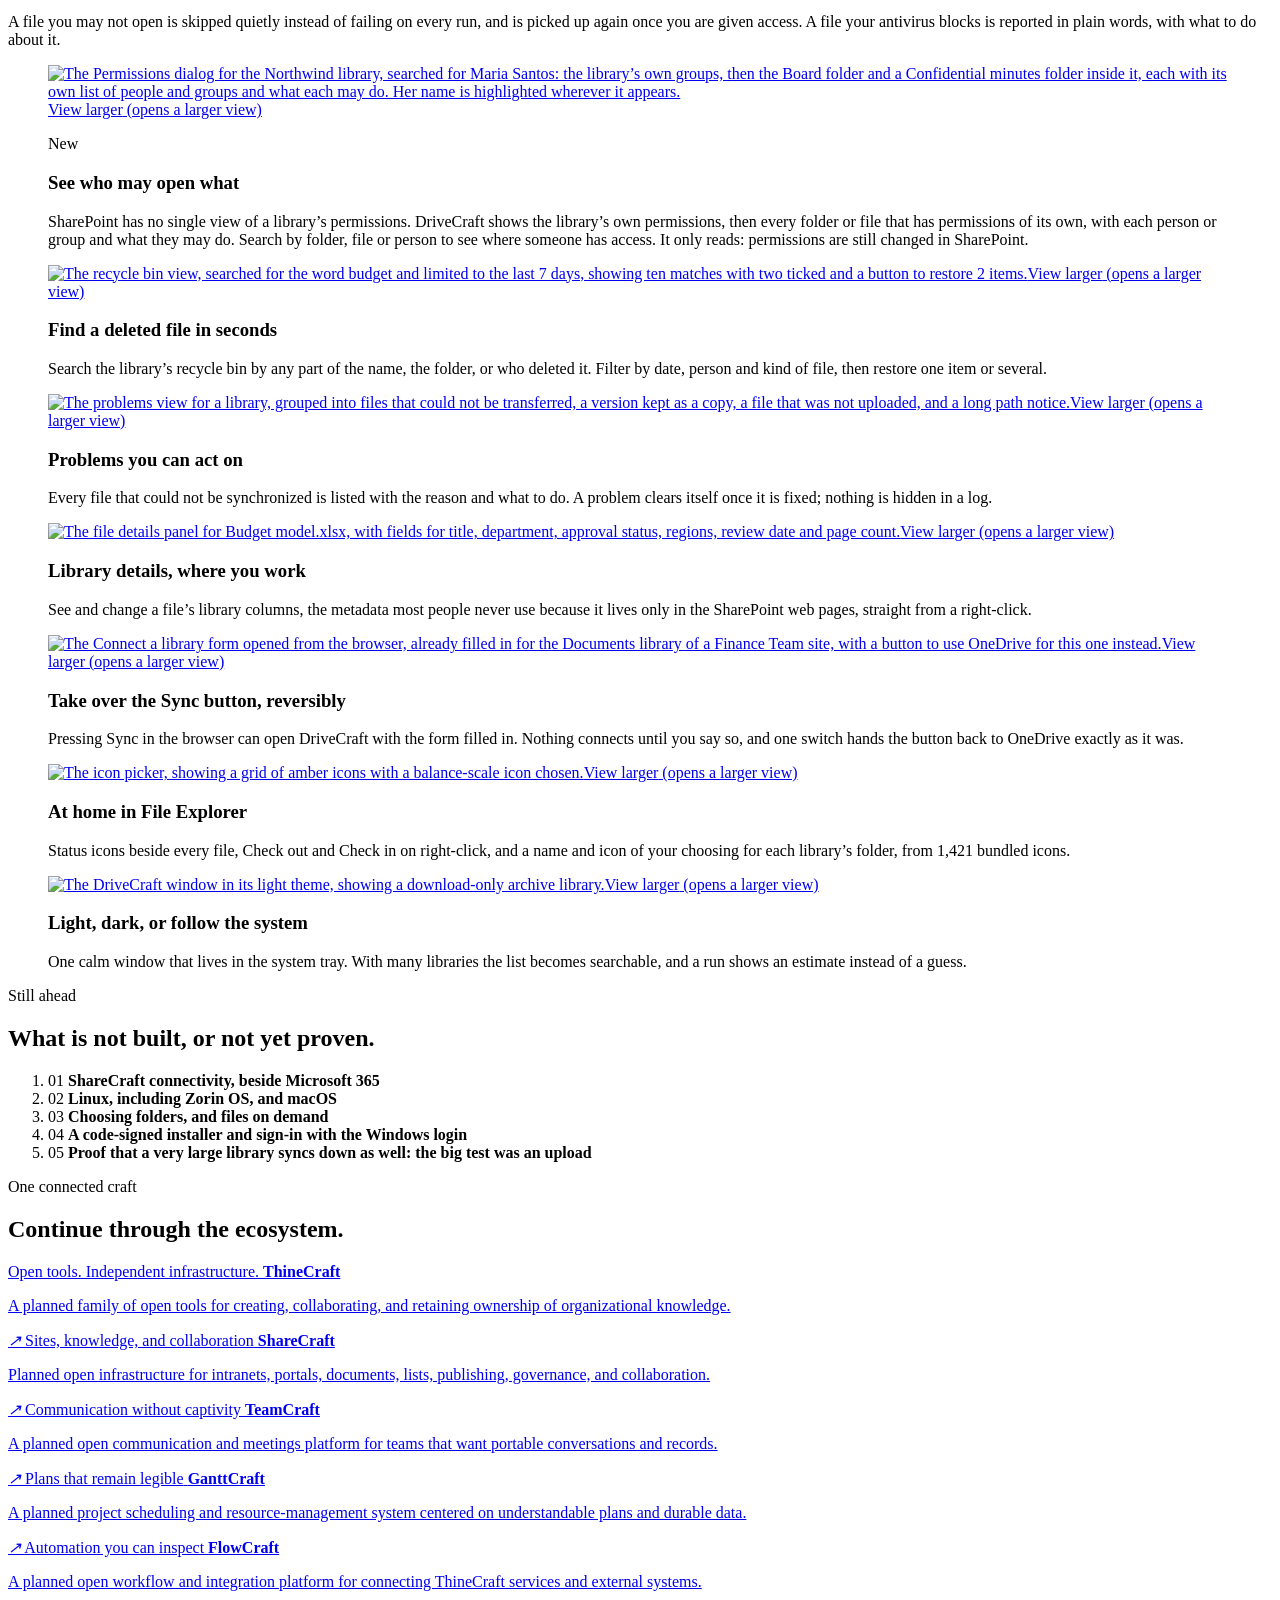
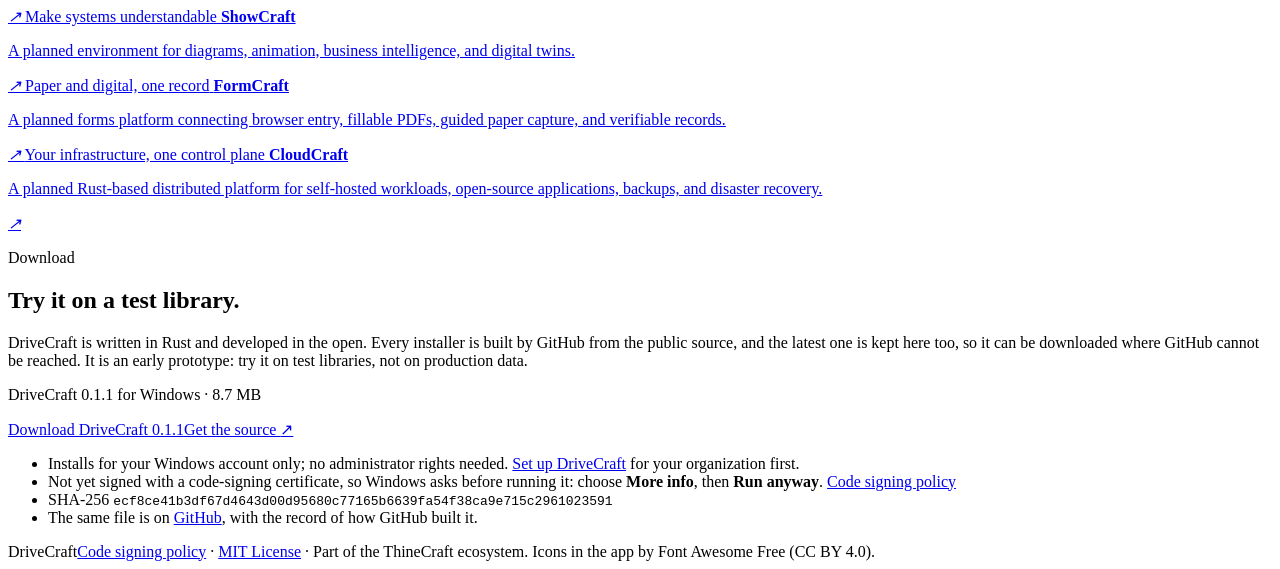
==== commit 5b0c8762: "Download DriveCraft from the website, kept in step with the latest release The home page has a downl" ====
--- a/docs/index.html
+++ b/docs/index.html
@@ -6,7 +6,7 @@
   <title>DriveCraft · ThineCraft</title>
   <meta name="description" content="DriveCraft is an open-source sync client for SharePoint and OneDrive for work: two-way sync, download-only archives and one-way uploads, a view of who may open what, and room for very large libraries. A working prototype for Windows.">
   <link rel="canonical" href="https://drive.thinecraft.io/">
-  <link rel="stylesheet" href="/styles.css?v=2026-11-12b">
+  <link rel="stylesheet" href="/styles.css?v=2026-11-13">
   <link rel="icon" href="/favicon.svg" type="image/svg+xml">
   <script src="/site.js" defer></script>
   <script src="/lightbox.js?v=2026-11-12" defer></script>
@@ -28,7 +28,7 @@
           <strong>Working prototype for Windows</strong>
           <span>Everything shown on this page runs today. Try it on a test library first: it is not finished, and the installer is not yet code-signed.</span>
         </aside>
-        <p class="cta-row"><a class="button" href="https://github.com/ThineCraft/DriveCraft">Get the source <span aria-hidden="true">↗</span></a><a class="button quiet" href="#today">See what works</a></p>
+        <p class="cta-row"><a class="button" href="#download">Download for Windows</a><a class="button quiet" href="https://github.com/ThineCraft/DriveCraft">Get the source <span aria-hidden="true">↗</span></a></p>
       </div>
       <figure class="hero-shot">
         <a class="zoom" href="/screens/running.png" data-title="A long run, explained as it goes" data-caption="DriveCraft says what it is doing, with counts, and estimates the time left from the speed of the last hour."><img src="/screens/running.png" width="2168" height="1530" alt="The DriveCraft window during a large download: a two-way library called Northwind, an estimate of 3 hours and 14 minutes with the speed of the last hour drawn behind it, and notes that three problems need attention and two files are checked out."><span class="zoom-hint" aria-hidden="true">View larger</span><span class="visually-hidden"> (opens a larger view)</span></a>
@@ -182,12 +182,20 @@
     <i aria-hidden="true">↗</i>
   </a></div>
     </section>
-    <section class="source-cta section-shell">
-      <p class="section-kicker">Open from the beginning</p>
-      <h2>The source and the conversation belong in public.</h2>
-      <p>DriveCraft is written in Rust and developed in the open. The repository holds the code, the scope, and a guide to setting it up; installers are built by GitHub from that source.</p>
-      <div class="cta-links"><a href="https://github.com/ThineCraft/DriveCraft/releases/latest">Download for Windows <span aria-hidden="true">↗</span></a><a href="https://github.com/ThineCraft/DriveCraft">View on GitHub <span aria-hidden="true">↗</span></a></div>
-      <p class="cta-note">An early prototype for trying on test libraries. <a href="/setup.html">Set up DriveCraft</a> · <a href="/code-signing.html">Code signing policy</a></p>
+    <section class="source-cta section-shell" id="download" aria-labelledby="download-title">
+      <p class="section-kicker">Download</p>
+      <h2 id="download-title">Try it on a test library.</h2>
+      <p>DriveCraft is written in Rust and developed in the open. Every installer is built by GitHub from the public source, and the latest one is kept here too, so it can be downloaded where GitHub cannot be reached. It is an early prototype: try it on test libraries, not on production data.</p>
+      <!-- latest-installer:start -->
+      <p class="download-version">DriveCraft 0.1.1 for Windows · 8.7 MB</p>
+      <div class="cta-links"><a class="download-main" href="/download/DriveCraft_0.1.1_x64-setup.exe" download>Download DriveCraft 0.1.1</a><a href="https://github.com/ThineCraft/DriveCraft">Get the source <span aria-hidden="true">↗</span></a></div>
+      <ul class="download-facts">
+        <li>Installs for your Windows account only; no administrator rights needed. <a href="/setup.html">Set up DriveCraft</a> for your organization first.</li>
+        <li>Not yet signed with a code-signing certificate, so Windows asks before running it: choose <strong>More info</strong>, then <strong>Run anyway</strong>. <a href="/code-signing.html">Code signing policy</a></li>
+        <li>SHA-256 <code class="download-hash">ecf8ce41b3df67d4643d00d95680c77165b6639fa54f38ca9e715c2961023591</code></li>
+        <li>The same file is on <a href="https://github.com/ThineCraft/DriveCraft/releases/tag/v0.1.1">GitHub</a>, with the record of how GitHub built it.</li>
+      </ul>
+      <!-- latest-installer:end -->
     </section>
   </main>
   <footer><span>DriveCraft</span><span><a href="/code-signing.html">Code signing policy</a> · <a href="https://github.com/ThineCraft/DriveCraft/blob/main/LICENSE">MIT License</a> · Part of the ThineCraft ecosystem. Icons in the app by Font Awesome Free (CC BY 4.0).</span></footer>
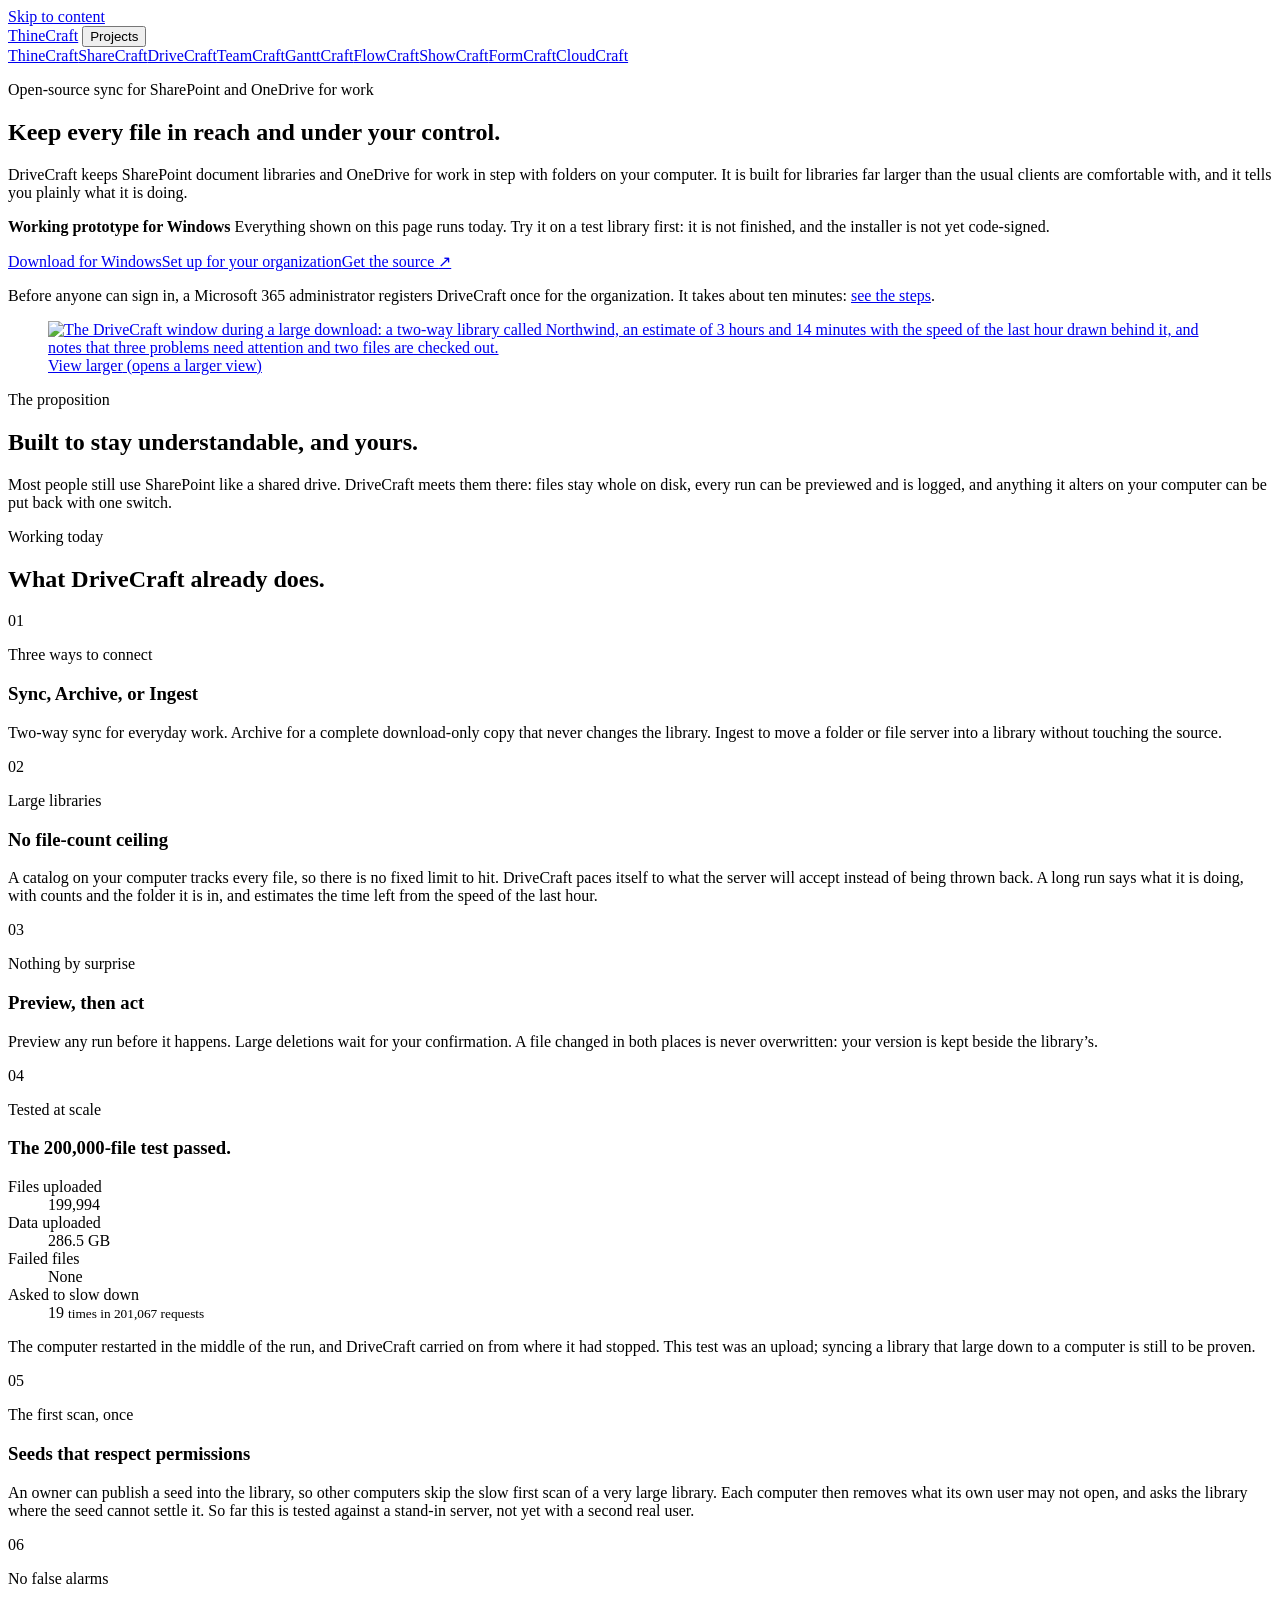
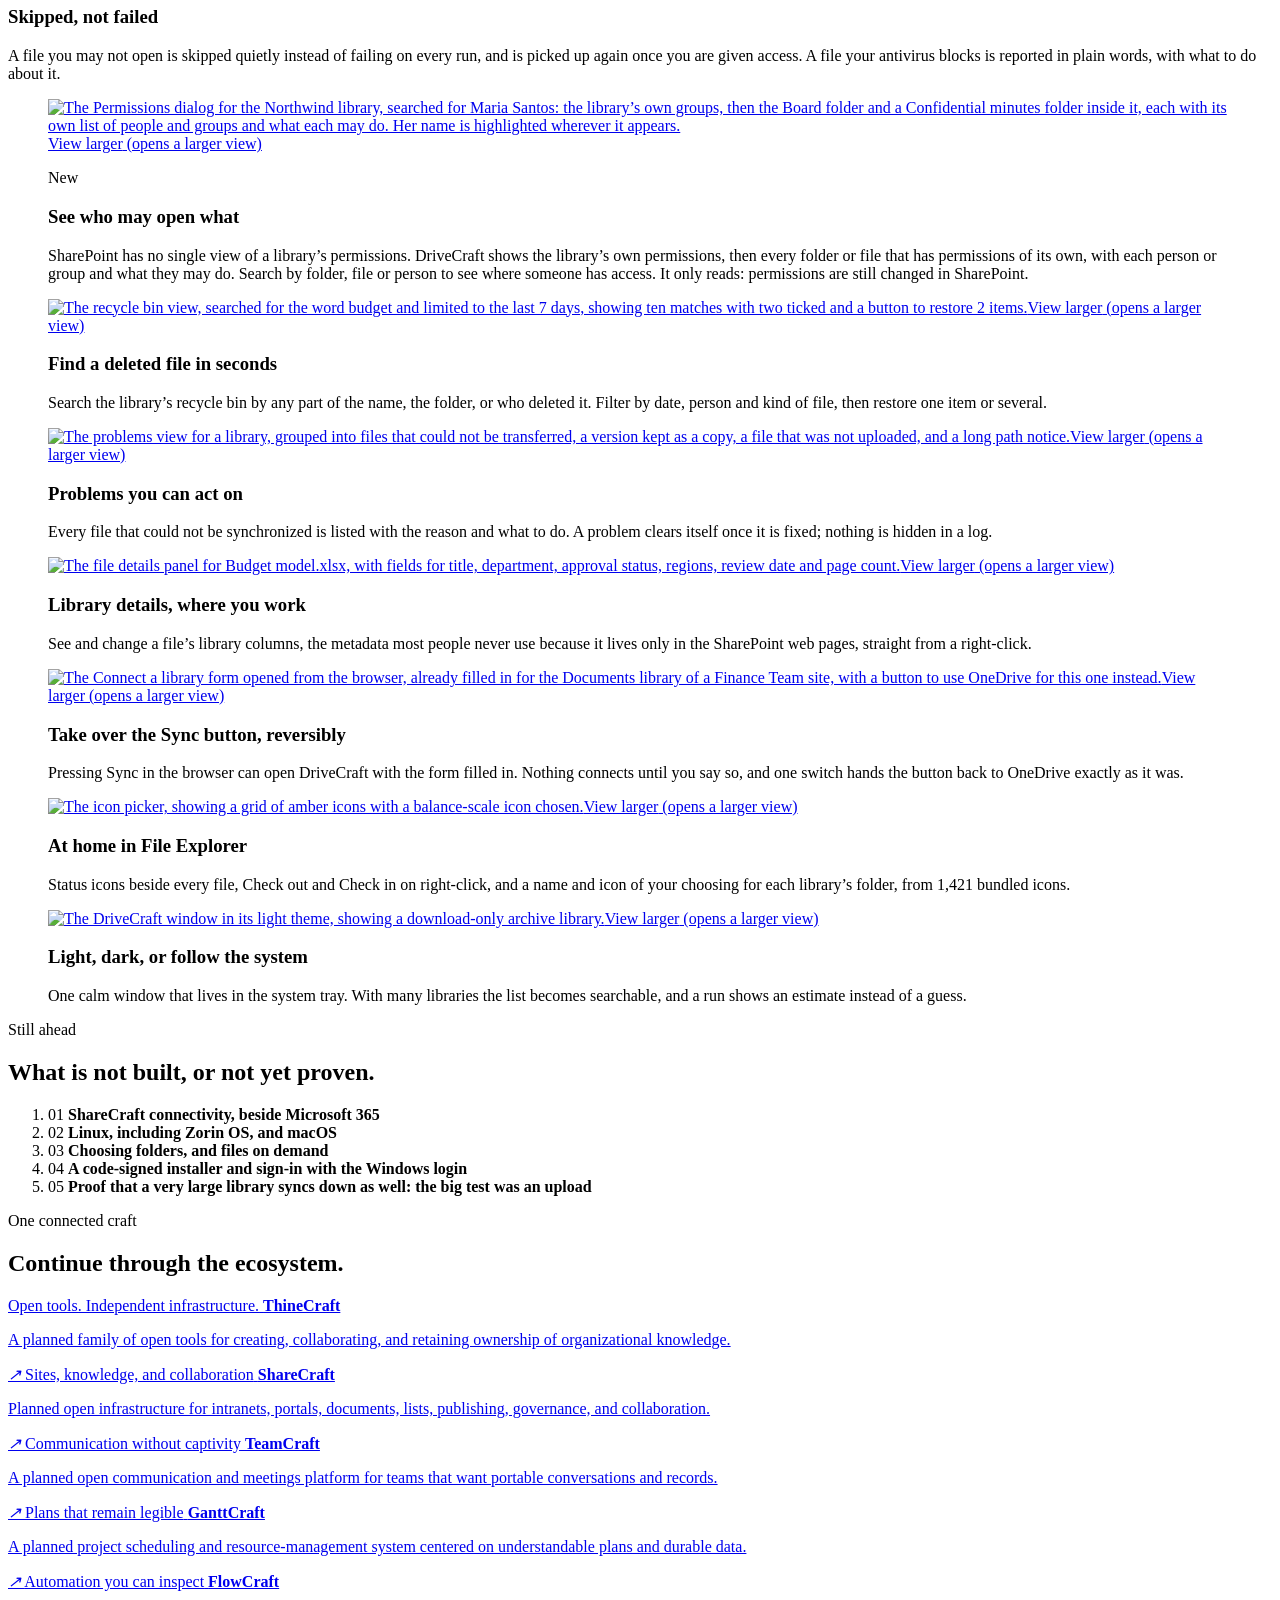
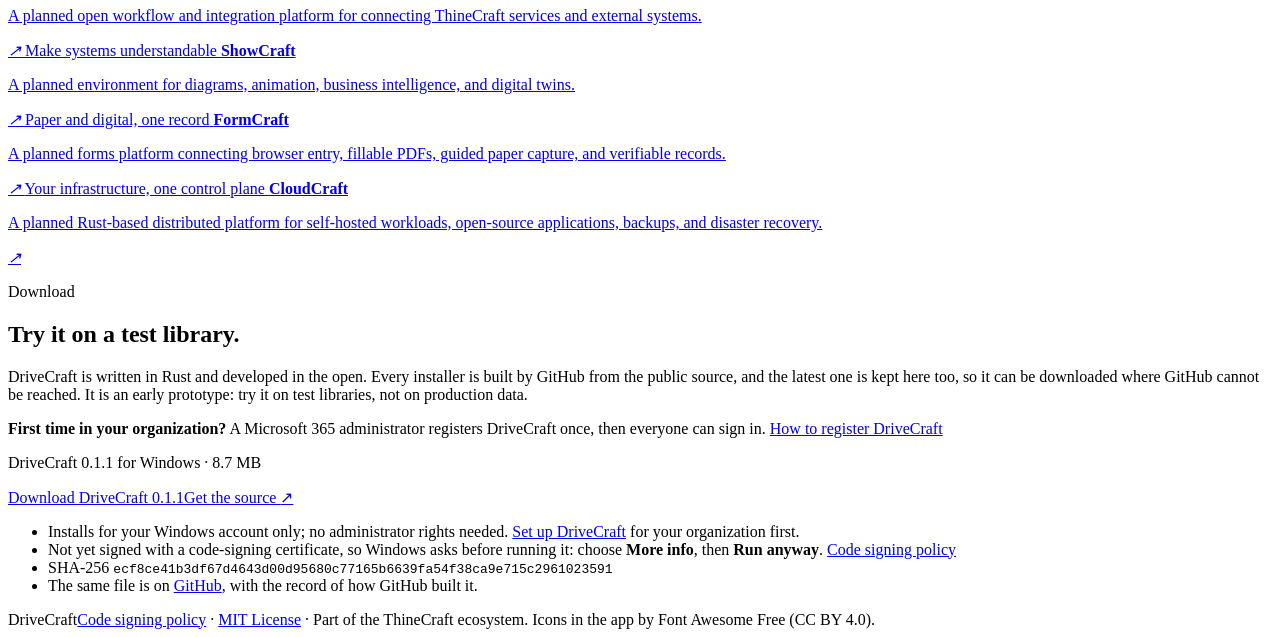
==== commit 5b750f01: "Website: registration steps beside the download buttons Co-Authored-By: Claude Opus 5.5 <noreply@ant" ====
--- a/docs/index.html
+++ b/docs/index.html
@@ -6,7 +6,22 @@
   <title>DriveCraft · ThineCraft</title>
   <meta name="description" content="DriveCraft is an open-source sync client for SharePoint and OneDrive for work: two-way sync, download-only archives and one-way uploads, a view of who may open what, and room for very large libraries. A working prototype for Windows.">
   <link rel="canonical" href="https://drive.thinecraft.io/">
-  <link rel="stylesheet" href="/styles.css?v=2026-11-13">
+  <meta property="og:type" content="website">
+  <meta property="og:site_name" content="DriveCraft">
+  <meta property="og:title" content="DriveCraft: open-source sync for SharePoint and OneDrive for work">
+  <meta property="og:description" content="DriveCraft is an open-source sync client for SharePoint and OneDrive for work: two-way sync, download-only archives and one-way uploads, a view of who may open what, and room for very large libraries. A working prototype for Windows.">
+  <meta property="og:url" content="https://drive.thinecraft.io/">
+  <meta property="og:image" content="https://drive.thinecraft.io/social-card.png">
+  <meta property="og:image:type" content="image/png">
+  <meta property="og:image:width" content="1200">
+  <meta property="og:image:height" content="630">
+  <meta property="og:image:alt" content="DriveCraft by ThineCraft: keep every file in reach and under your control. Open-source sync for SharePoint and OneDrive for work, beside a screenshot of the app.">
+  <meta name="twitter:card" content="summary_large_image">
+  <meta name="twitter:title" content="DriveCraft: open-source sync for SharePoint and OneDrive for work">
+  <meta name="twitter:description" content="DriveCraft is an open-source sync client for SharePoint and OneDrive for work: two-way sync, download-only archives and one-way uploads, a view of who may open what, and room for very large libraries. A working prototype for Windows.">
+  <meta name="twitter:image" content="https://drive.thinecraft.io/social-card.png">
+  <meta name="twitter:image:alt" content="DriveCraft by ThineCraft: keep every file in reach and under your control. Open-source sync for SharePoint and OneDrive for work, beside a screenshot of the app.">
+  <link rel="stylesheet" href="/styles.css?v=2026-11-14">
   <link rel="icon" href="/favicon.svg" type="image/svg+xml">
   <script src="/site.js" defer></script>
   <script src="/lightbox.js?v=2026-11-12" defer></script>
@@ -28,7 +43,8 @@
           <strong>Working prototype for Windows</strong>
           <span>Everything shown on this page runs today. Try it on a test library first: it is not finished, and the installer is not yet code-signed.</span>
         </aside>
-        <p class="cta-row"><a class="button" href="#download">Download for Windows</a><a class="button quiet" href="https://github.com/ThineCraft/DriveCraft">Get the source <span aria-hidden="true">↗</span></a></p>
+        <p class="cta-row"><a class="button" href="#download">Download for Windows</a><a class="button quiet" href="/setup.html">Set up for your organization</a><a class="button quiet" href="https://github.com/ThineCraft/DriveCraft">Get the source <span aria-hidden="true">↗</span></a></p>
+        <p class="hero-note">Before anyone can sign in, a Microsoft 365 administrator registers DriveCraft once for the organization. It takes about ten minutes: <a href="/setup.html">see the steps</a>.</p>
       </div>
       <figure class="hero-shot">
         <a class="zoom" href="/screens/running.png" data-title="A long run, explained as it goes" data-caption="DriveCraft says what it is doing, with counts, and estimates the time left from the speed of the last hour."><img src="/screens/running.png" width="2168" height="1530" alt="The DriveCraft window during a large download: a two-way library called Northwind, an estimate of 3 hours and 14 minutes with the speed of the last hour drawn behind it, and notes that three problems need attention and two files are checked out."><span class="zoom-hint" aria-hidden="true">View larger</span><span class="visually-hidden"> (opens a larger view)</span></a>
@@ -186,6 +202,7 @@
       <p class="section-kicker">Download</p>
       <h2 id="download-title">Try it on a test library.</h2>
       <p>DriveCraft is written in Rust and developed in the open. Every installer is built by GitHub from the public source, and the latest one is kept here too, so it can be downloaded where GitHub cannot be reached. It is an early prototype: try it on test libraries, not on production data.</p>
+      <p class="setup-first"><strong>First time in your organization?</strong> A Microsoft 365 administrator registers DriveCraft once, then everyone can sign in. <a href="/setup.html">How to register DriveCraft</a></p>
       <!-- latest-installer:start -->
       <p class="download-version">DriveCraft 0.1.1 for Windows · 8.7 MB</p>
       <div class="cta-links"><a class="download-main" href="/download/DriveCraft_0.1.1_x64-setup.exe" download>Download DriveCraft 0.1.1</a><a href="https://github.com/ThineCraft/DriveCraft">Get the source <span aria-hidden="true">↗</span></a></div>
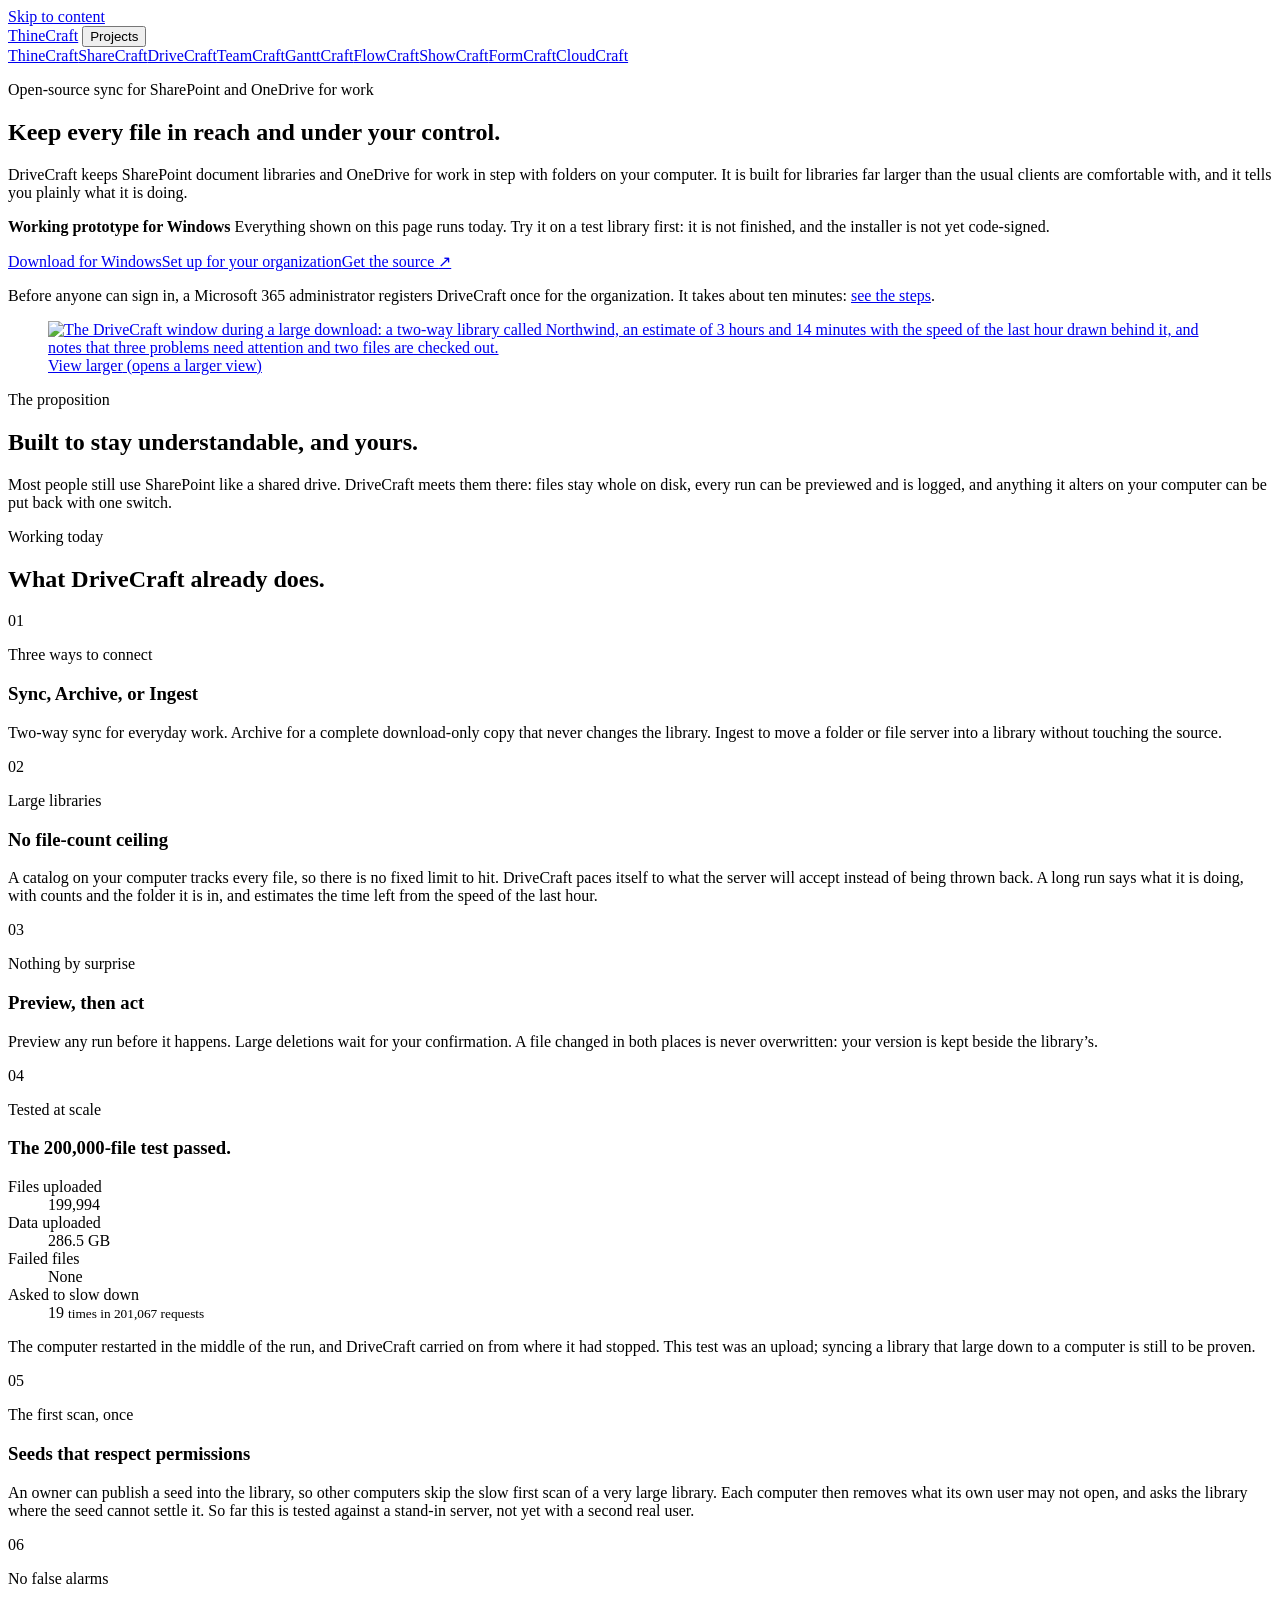
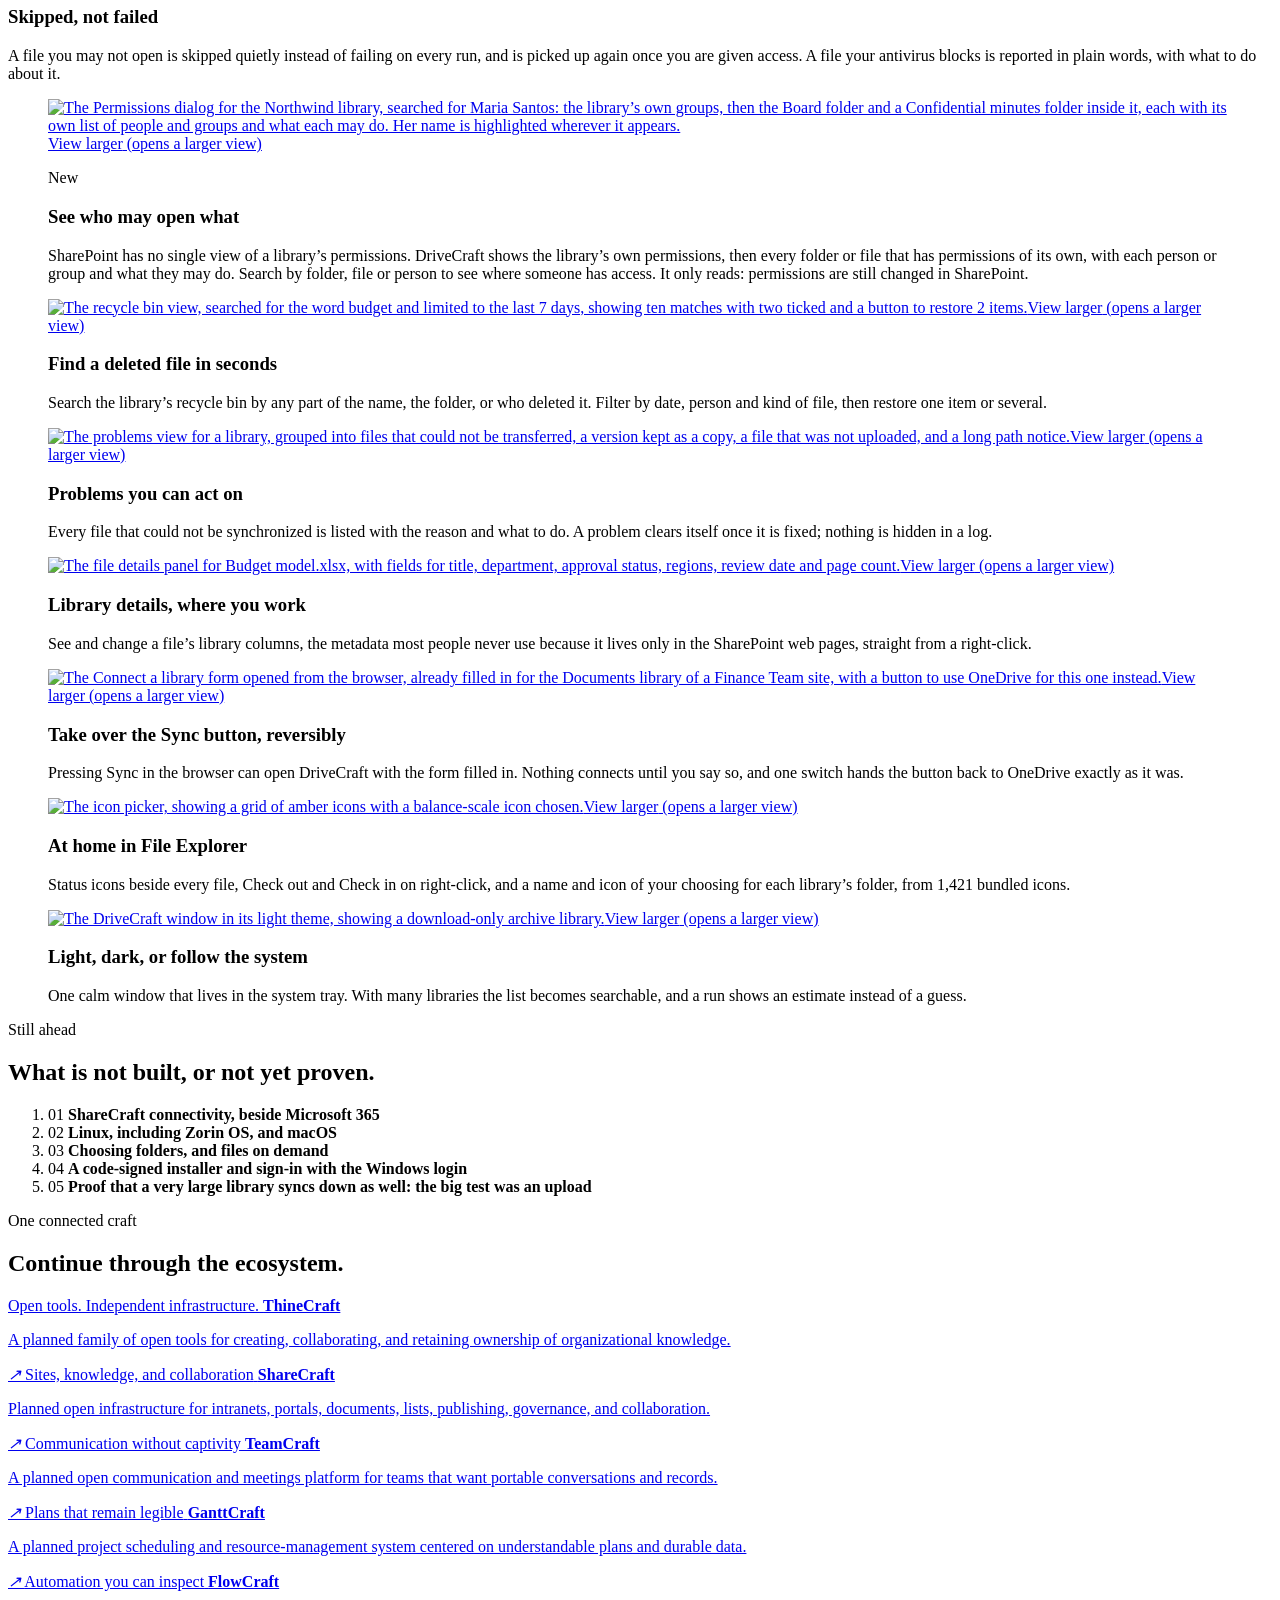
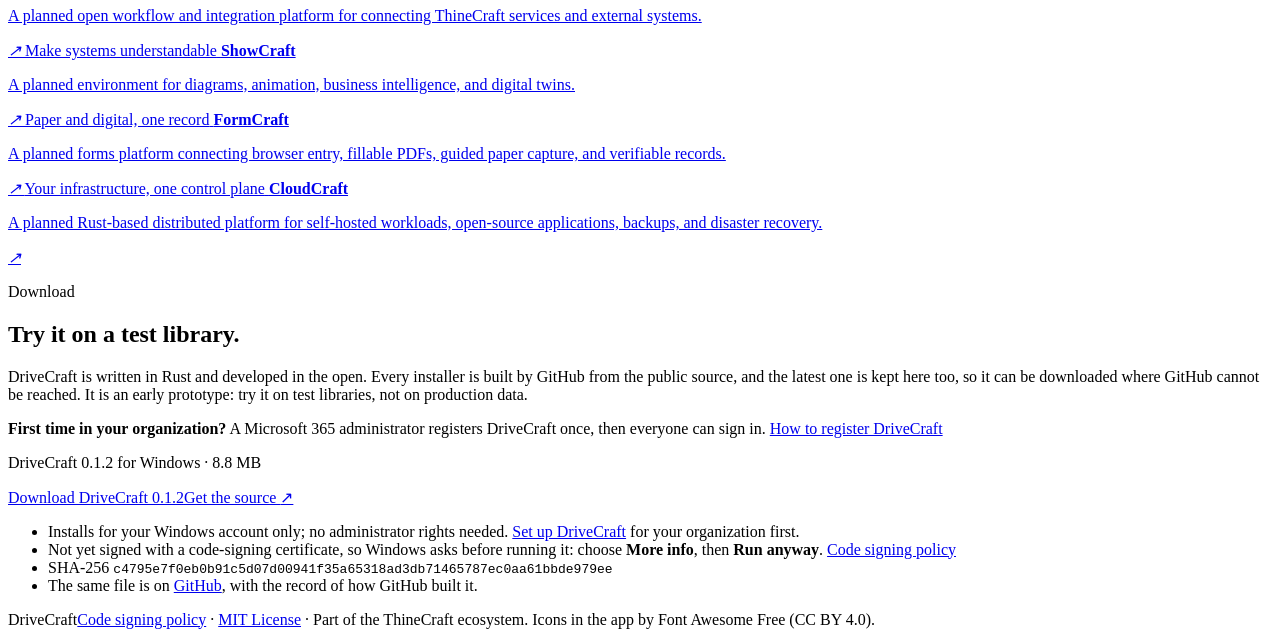
==== commit 60d012d6: "Website: download DriveCraft 0.1.2" ====
--- a/docs/index.html
+++ b/docs/index.html
@@ -43,7 +43,7 @@
           <strong>Working prototype for Windows</strong>
           <span>Everything shown on this page runs today. Try it on a test library first: it is not finished, and the installer is not yet code-signed.</span>
         </aside>
-        <p class="cta-row"><a class="button" href="#download">Download for Windows</a><a class="button quiet" href="/setup.html">Set up for your organization</a><a class="button quiet" href="https://github.com/ThineCraft/DriveCraft">Get the source <span aria-hidden="true">↗</span></a></p>
+        <p class="cta-row"><a class="button" href="#download">Download for Windows</a><a class="button quiet" href="/setup.html">Set up for your organization</a><a class="button quiet" href="https://github.com/ThineCraft/DriveCraft" target="_blank" rel="noopener">Get the source <span aria-hidden="true">↗</span></a></p>
         <p class="hero-note">Before anyone can sign in, a Microsoft 365 administrator registers DriveCraft once for the organization. It takes about ten minutes: <a href="/setup.html">see the steps</a>.</p>
       </div>
       <figure class="hero-shot">
@@ -204,17 +204,17 @@
       <p>DriveCraft is written in Rust and developed in the open. Every installer is built by GitHub from the public source, and the latest one is kept here too, so it can be downloaded where GitHub cannot be reached. It is an early prototype: try it on test libraries, not on production data.</p>
       <p class="setup-first"><strong>First time in your organization?</strong> A Microsoft 365 administrator registers DriveCraft once, then everyone can sign in. <a href="/setup.html">How to register DriveCraft</a></p>
       <!-- latest-installer:start -->
-      <p class="download-version">DriveCraft 0.1.1 for Windows · 8.7 MB</p>
-      <div class="cta-links"><a class="download-main" href="/download/DriveCraft_0.1.1_x64-setup.exe" download>Download DriveCraft 0.1.1</a><a href="https://github.com/ThineCraft/DriveCraft">Get the source <span aria-hidden="true">↗</span></a></div>
+      <p class="download-version">DriveCraft 0.1.2 for Windows · 8.8 MB</p>
+      <div class="cta-links"><a class="download-main" href="/download/DriveCraft_0.1.2_x64-setup.exe" download>Download DriveCraft 0.1.2</a><a href="https://github.com/ThineCraft/DriveCraft" target="_blank" rel="noopener">Get the source <span aria-hidden="true">↗</span></a></div>
       <ul class="download-facts">
         <li>Installs for your Windows account only; no administrator rights needed. <a href="/setup.html">Set up DriveCraft</a> for your organization first.</li>
         <li>Not yet signed with a code-signing certificate, so Windows asks before running it: choose <strong>More info</strong>, then <strong>Run anyway</strong>. <a href="/code-signing.html">Code signing policy</a></li>
-        <li>SHA-256 <code class="download-hash">ecf8ce41b3df67d4643d00d95680c77165b6639fa54f38ca9e715c2961023591</code></li>
-        <li>The same file is on <a href="https://github.com/ThineCraft/DriveCraft/releases/tag/v0.1.1">GitHub</a>, with the record of how GitHub built it.</li>
+        <li>SHA-256 <code class="download-hash">c4795e7f0eb0b91c5d07d00941f35a65318ad3db71465787ec0aa61bbde979ee</code></li>
+        <li>The same file is on <a href="https://github.com/ThineCraft/DriveCraft/releases/tag/v0.1.2" target="_blank" rel="noopener">GitHub</a>, with the record of how GitHub built it.</li>
       </ul>
       <!-- latest-installer:end -->
     </section>
   </main>
-  <footer><span>DriveCraft</span><span><a href="/code-signing.html">Code signing policy</a> · <a href="https://github.com/ThineCraft/DriveCraft/blob/main/LICENSE">MIT License</a> · Part of the ThineCraft ecosystem. Icons in the app by Font Awesome Free (CC BY 4.0).</span></footer>
+  <footer><span>DriveCraft</span><span><a href="/code-signing.html">Code signing policy</a> · <a href="https://github.com/ThineCraft/DriveCraft/blob/main/LICENSE" target="_blank" rel="noopener">MIT License</a> · Part of the ThineCraft ecosystem. Icons in the app by Font Awesome Free (CC BY 4.0).</span></footer>
 </body>
 </html>
